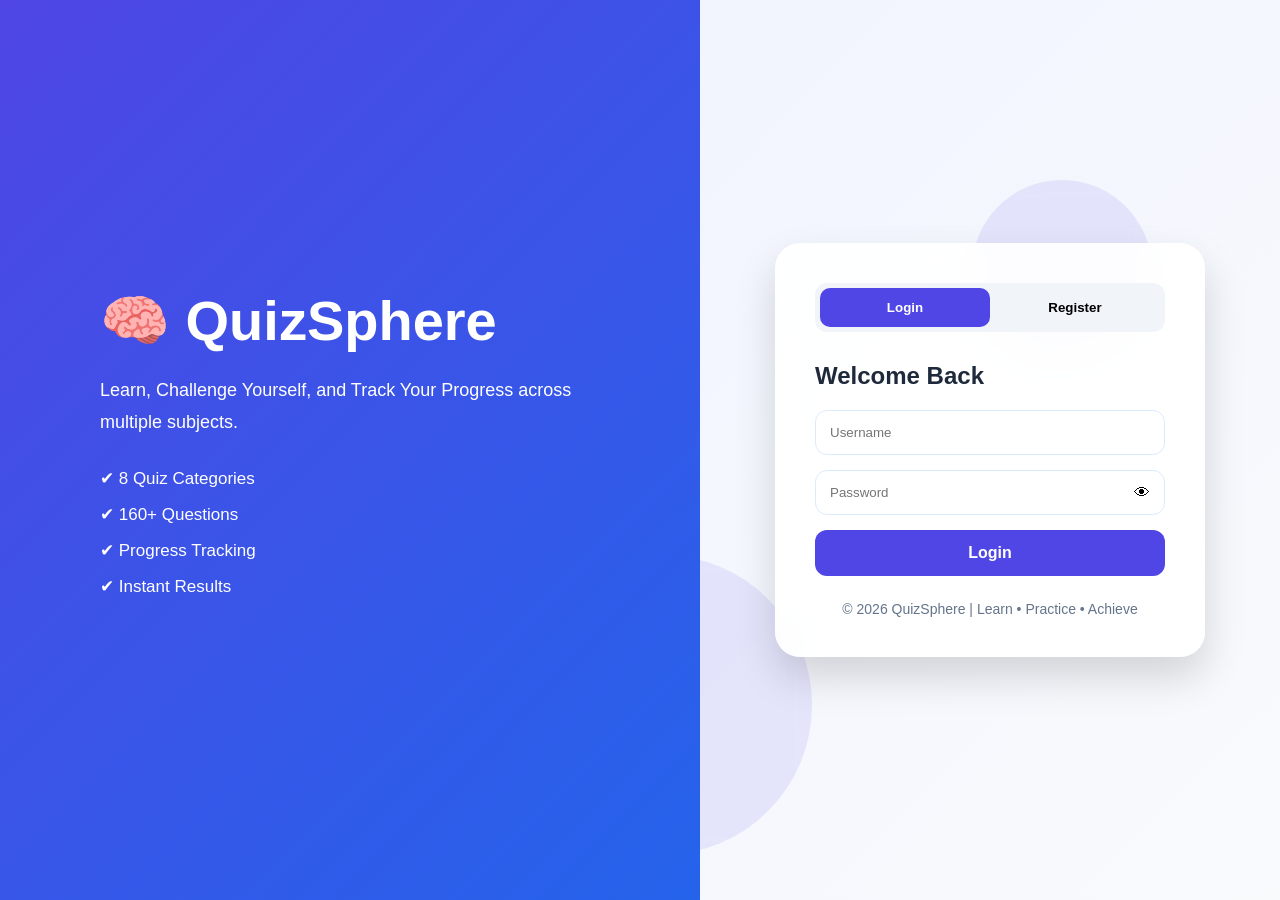
==== index.html @ e8c1b227 "Add files via upload" ====
<!DOCTYPE html>
<html lang="en">
<head>
    <meta charset="UTF-8">
    <meta name="viewport" content="width=device-width, initial-scale=1.0">
    <title>QuizSphere Dashboard</title>
    <link rel="stylesheet" href="public/css/style.css">
</head>
<body>

<!-- Background Shapes -->

<div class="bg-shape shape1"></div>
<div class="bg-shape shape2"></div>
<div class="bg-shape shape3"></div>

<!-- HEADER -->

<header class="dashboard-header">

    <div>
        <h1>🧠 QuizSphere</h1>
        <p id="welcomeUser">
            Welcome Back
        </p>
    </div>

    <button id="logoutBtn" class="logout-btn">
        Logout
    </button>

</header>

<!-- HERO SECTION -->

<section class="hero">

    <h2>
        Challenge Your Knowledge
    </h2>

    <p>
        Choose a subject and test your skills with
        interactive quizzes.
    </p>

</section>

<!-- SEARCH -->

<section class="search-section">

    <input
        type="text"
        id="searchInput"
        placeholder="🔍 Search Subject..."
    >

</section>

<!-- STATS -->

<section class="stats">

    <div class="stat-card">
        <h3>8</h3>
        <p>Subjects</p>
    </div>

    <div class="stat-card">
        <h3>160</h3>
        <p>Questions</p>
    </div>

    <div class="stat-card">
        <h3 id="completedQuiz">
            0
        </h3>
        <p>Completed</p>
    </div>

</section>

<!-- SUBJECTS -->

<section class="subjects-grid" id="subjectsGrid">

    <div class="subject-card" data-subject="Mathematics">
        <h3>📐 Mathematics</h3>
        <p>20 Questions</p>
        <button onclick="startQuiz('Mathematics')">
            Start Quiz
        </button>
    </div>

    <div class="subject-card" data-subject="Science">
        <h3>🔬 Science</h3>
        <p>20 Questions</p>
        <button onclick="startQuiz('Science')">
            Start Quiz
        </button>
    </div>

    <div class="subject-card" data-subject="English">
        <h3>📖 English</h3>
        <p>20 Questions</p>
        <button onclick="startQuiz('English')">
            Start Quiz
        </button>
    </div>

    <div class="subject-card" data-subject="History">
        <h3>🏛 History</h3>
        <p>20 Questions</p>
        <button onclick="startQuiz('History')">
            Start Quiz
        </button>
    </div>

    <div class="subject-card" data-subject="Geography">
        <h3>🌍 Geography</h3>
        <p>20 Questions</p>
        <button onclick="startQuiz('Geography')">
            Start Quiz
        </button>
    </div>

    <div class="subject-card" data-subject="ComputerScience">
        <h3>💻 Computer Science</h3>
        <p>20 Questions</p>
        <button onclick="startQuiz('ComputerScience')">
            Start Quiz
        </button>
    </div>

    <div class="subject-card" data-subject="GeneralKnowledge">
        <h3>🧠 General Knowledge</h3>
        <p>20 Questions</p>
        <button onclick="startQuiz('GeneralKnowledge')">
            Start Quiz
        </button>
    </div>

</section>

<script>

// =========================
// LOGIN CHECK
// =========================

if(localStorage.getItem("loggedIn") !== "true"){
    window.location.href = "login.html";
}

// =========================
// USER
// =========================

const user =
localStorage.getItem("currentUser") || "Student";

document.getElementById(
    "welcomeUser"
).textContent =
`Welcome, ${user} 👋`;

// =========================
// COMPLETED QUIZZES
// =========================

const subjects = [
    "Mathematics",
    "Science",
    "English",
    "History",
    "Geography",
    "ComputerScience",
    "GeneralKnowledge",
    "Sports"
];

let completed = 0;

subjects.forEach(subject => {

    if (
        localStorage.getItem(
            subject + "_completed"
        ) === "true"
    ) {
        completed++;
    }

});

document.getElementById(
    "completedQuiz"
).textContent = completed;
// =========================
// LOGOUT
// =========================

document
.getElementById("logoutBtn")
.addEventListener("click", () => {

    localStorage.removeItem("loggedIn");

    window.location.href =
    "login.html";

});

// =========================
// SEARCH SUBJECTS
// =========================

const searchInput =
document.getElementById("searchInput");

searchInput.addEventListener(
    "keyup",
    () => {

        const value =
        searchInput.value.toLowerCase();

        document
        .querySelectorAll(".subject-card")
        .forEach(card => {

            const text =
            card.dataset.subject.toLowerCase();

            card.style.display =
            text.includes(value)
            ? "block"
            : "none";

        });

    }
);

// =========================
// START QUIZ
// =========================

function startQuiz(subject){

    localStorage.setItem(
        "selectedSubject",
        subject
    );

    window.location.href =
    "quiz.html";

}

// =========================
// ANIMATION
// =========================

document
.querySelectorAll(".subject-card")
.forEach((card, index) => {

    card.style.opacity = "0";
    card.style.transform =
    "translateY(20px)";

    setTimeout(() => {

        card.style.transition =
        "all .5s ease";

        card.style.opacity = "1";
        card.style.transform =
        "translateY(0)";

    }, index * 100);

});

</script>

</body>
</html>
---- public/css/style.css ----
*{
    margin:0;
    padding:0;
    box-sizing:border-box;
    font-family:'Segoe UI',sans-serif;
}

body{
    min-height:100vh;
    background:linear-gradient(
        135deg,
        #eef2ff,
        #f8fafc
    );

    overflow-x:hidden;
}

/* =========================
   ANIMATED BACKGROUND
========================= */

.bg-shape{
    position:fixed;
    border-radius:50%;
    background:rgba(79,70,229,.1);
    backdrop-filter:blur(10px);
    z-index:-1;
    animation:float 8s ease-in-out infinite;
}

.shape1{
    width:250px;
    height:250px;
    top:5%;
    left:5%;
}

.shape2{
    width:180px;
    height:180px;
    top:20%;
    right:10%;
}

.shape3{
    width:300px;
    height:300px;
    bottom:5%;
    left:40%;
}

@keyframes float{

    0%,100%{
        transform:translateY(0);
    }

    50%{
        transform:translateY(-25px);
    }

}

/* =========================
   MAIN CONTAINER
========================= */

.container{
    display:flex;
    min-height:100vh;
}

/* =========================
   LEFT PANEL
========================= */

.left-panel{
    flex:1;

    background:linear-gradient(
        135deg,
        #4f46e5,
        #2563eb
    );

    color:white;

    display:flex;
    justify-content:center;
    align-items:center;

    padding:60px;
}

.left-content{
    max-width:500px;
}

.left-content h1{
    font-size:3.5rem;
    margin-bottom:20px;
}

.left-content p{
    font-size:18px;
    line-height:1.8;
    margin-bottom:30px;
}

.left-content li{
    list-style:none;
    margin:15px 0;
    font-size:17px;
}

/* =========================
   RIGHT PANEL
========================= */

.right-panel{
    flex:1;

    display:flex;
    justify-content:center;
    align-items:center;
}

/* =========================
   GLASS LOGIN BOX
========================= */

.auth-box{

    width:430px;

    background:
    rgba(255,255,255,.92);

    backdrop-filter:
    blur(15px);

    padding:40px;

    border-radius:25px;

    box-shadow:
    0 20px 40px rgba(0,0,0,.15);

    transition:.3s;

    animation:
    fadeIn .5s ease;
}

.auth-box:hover{

    transform:
    translateY(-5px)
    rotateX(2deg);

    box-shadow:
    0 30px 50px rgba(0,0,0,.2);
}

@keyframes fadeIn{

    from{
        opacity:0;
        transform:translateY(15px);
    }

    to{
        opacity:1;
        transform:translateY(0);
    }

}

/* =========================
   TABS
========================= */

.tabs{
    display:flex;
    margin-bottom:30px;

    background:#f1f5f9;

    padding:5px;

    border-radius:12px;
}

.tabs button{

    flex:1;

    border:none;

    padding:12px;

    cursor:pointer;

    background:none;

    border-radius:10px;

    font-weight:600;

    transition:.3s;
}

.tabs button.active{

    background:#4f46e5;
    color:white;
}

/* =========================
   FORMS
========================= */

form{
    animation:fadeIn .4s ease;
}

h2{
    margin-bottom:20px;
    color:#1e293b;
}

input{

    width:100%;

    padding:14px;

    margin-bottom:15px;

    border:1px solid #dbeafe;

    border-radius:12px;

    outline:none;

    transition:.3s;
}

input:focus{

    border-color:#4f46e5;

    box-shadow:
    0 0 10px rgba(79,70,229,.2);
}

/* =========================
   PASSWORD
========================= */

.password-box{
    position:relative;
}

.togglePassword{

    position:absolute;

    right:15px;
    top:14px;

    cursor:pointer;

    user-select:none;
}

/* =========================
   BUTTON
========================= */

.main-btn{

    width:100%;

    border:none;

    background:#4f46e5;

    color:white;

    padding:14px;

    border-radius:12px;

    cursor:pointer;

    font-size:16px;
    font-weight:600;

    transition:
    transform .2s ease,
    background .3s ease;
}

.main-btn:hover{

    background:#3730a3;

    transform:translateY(-2px);
}

.main-btn:active{

    transform:scale(.97);
}

/* =========================
   FOOTER
========================= */

.footer{

    margin-top:25px;

    text-align:center;

    color:#64748b;

    font-size:14px;
}

/* =========================
   HIDDEN
========================= */

.hidden{
    display:none;
}

/* =========================
   MOBILE
========================= */

@media(max-width:900px){

    .left-panel{
        display:none;
    }

    .right-panel{
        width:100%;
        padding:20px;
    }

    .auth-box{
        width:100%;
        max-width:450px;
    }

}

/* DASHBOARD */

.dashboard-header{
    display:flex;
    justify-content:space-between;
    align-items:center;

    padding:25px 50px;
}

.logout-btn{
    border:none;
    background:#ef4444;
    color:white;

    padding:12px 20px;
    border-radius:10px;
    cursor:pointer;
}

.hero{
    text-align:center;
    padding:20px;
}

.hero h2{
    font-size:2rem;
}

.search-section{
    display:flex;
    justify-content:center;
    margin:20px;
}

.search-section input{
    width:400px;
    max-width:90%;
}

.stats{
    display:grid;
    grid-template-columns:
    repeat(auto-fit,minmax(200px,1fr));

    gap:20px;

    padding:20px 50px;
}

.stat-card{
    background:white;
    padding:25px;

    border-radius:20px;

    text-align:center;

    box-shadow:
    0 10px 20px rgba(0,0,0,.1);
}

.subjects-grid{

    display:grid;

    grid-template-columns:
    repeat(auto-fit,minmax(250px,1fr));

    gap:25px;

    padding:30px 50px;
}

.subject-card{

    background:white;

    padding:25px;

    border-radius:20px;

    text-align:center;

    box-shadow:
    0 10px 25px rgba(0,0,0,.1);

    transition:.3s;
}

.subject-card:hover{

    transform:
    translateY(-10px)
    rotateX(5deg);

    box-shadow:
    0 20px 40px rgba(79,70,229,.25);
}

.subject-card button{

    margin-top:15px;

    border:none;

    background:#4f46e5;
    color:white;

    padding:12px 20px;

    border-radius:10px;

    cursor:pointer;
}

/* QUIZ PAGE */

.quiz-container{

    max-width:900px;

    margin:50px auto;

    padding:20px;
}

.quiz-header{

    display:flex;

    justify-content:
    space-between;

    align-items:center;

    margin-bottom:20px;
}

.quiz-card{

    background:white;

    padding:30px;

    border-radius:20px;

    box-shadow:
    0 15px 35px rgba(
        0,0,0,.1
    );
}

.progress-container{

    width:100%;

    height:12px;

    background:#ddd;

    border-radius:50px;

    margin-bottom:20px;
}

.progress-bar{

    height:100%;

    width:0%;

    background:
    linear-gradient(
        90deg,
        #4f46e5,
        #2563eb
    );

    border-radius:50px;

    transition:.4s;
}

.options{

    display:grid;

    gap:15px;

    margin-top:25px;
}

.option-btn{

    border:none;

    background:#f1f5f9;

    padding:15px;

    border-radius:12px;

    cursor:pointer;

    text-align:left;

    transition:.3s;
}

.option-btn:hover{

    background:#dbeafe;
}

.correct{

    background:#22c55e !important;
    color:white;
}

.wrong{

    background:#ef4444 !important;
    color:white;
}

.feedback{

    margin-top:25px;
}

.correct-msg{

    background:#dcfce7;

    padding:15px;

    border-radius:12px;
}

.wrong-msg{

    background:#fee2e2;

    padding:15px;

    border-radius:12px;
}

/* ======================
   RESULT PAGE
====================== */

.result-container{

    min-height:100vh;

    display:flex;

    justify-content:center;
    align-items:center;

    padding:30px;
}

.result-card{

    width:500px;
    max-width:95%;

    background:white;

    padding:40px;

    border-radius:25px;

    text-align:center;

    box-shadow:
    0 15px 40px rgba(
        0,0,0,.1
    );
}

.score-circle{

    width:180px;
    height:180px;

    margin:25px auto;

    border-radius:50%;

    display:flex;
    justify-content:center;
    align-items:center;

    background:
    linear-gradient(
        135deg,
        #4f46e5,
        #2563eb
    );

    color:white;

    font-size:2rem;
    font-weight:bold;

    box-shadow:
    0 10px 30px rgba(
        79,70,229,.3
    );
}

.result-details{

    margin-top:20px;
    margin-bottom:25px;
}

.result-details p{

    margin:10px 0;
    font-size:18px;
}

.result-buttons{

    display:flex;
    gap:15px;

    justify-content:center;
}

.dashboard-btn{

    border:none;

    background:#0f172a;

    color:white;

    padding:14px 25px;

    border-radius:10px;

    cursor:pointer;

    font-weight:600;
}

.dashboard-btn:hover{

    background:#1e293b;
}
.timer-container{

    text-align:right;

    margin-bottom:15px;

    font-size:18px;

    font-weight:600;

    color:#4f46e5;
}
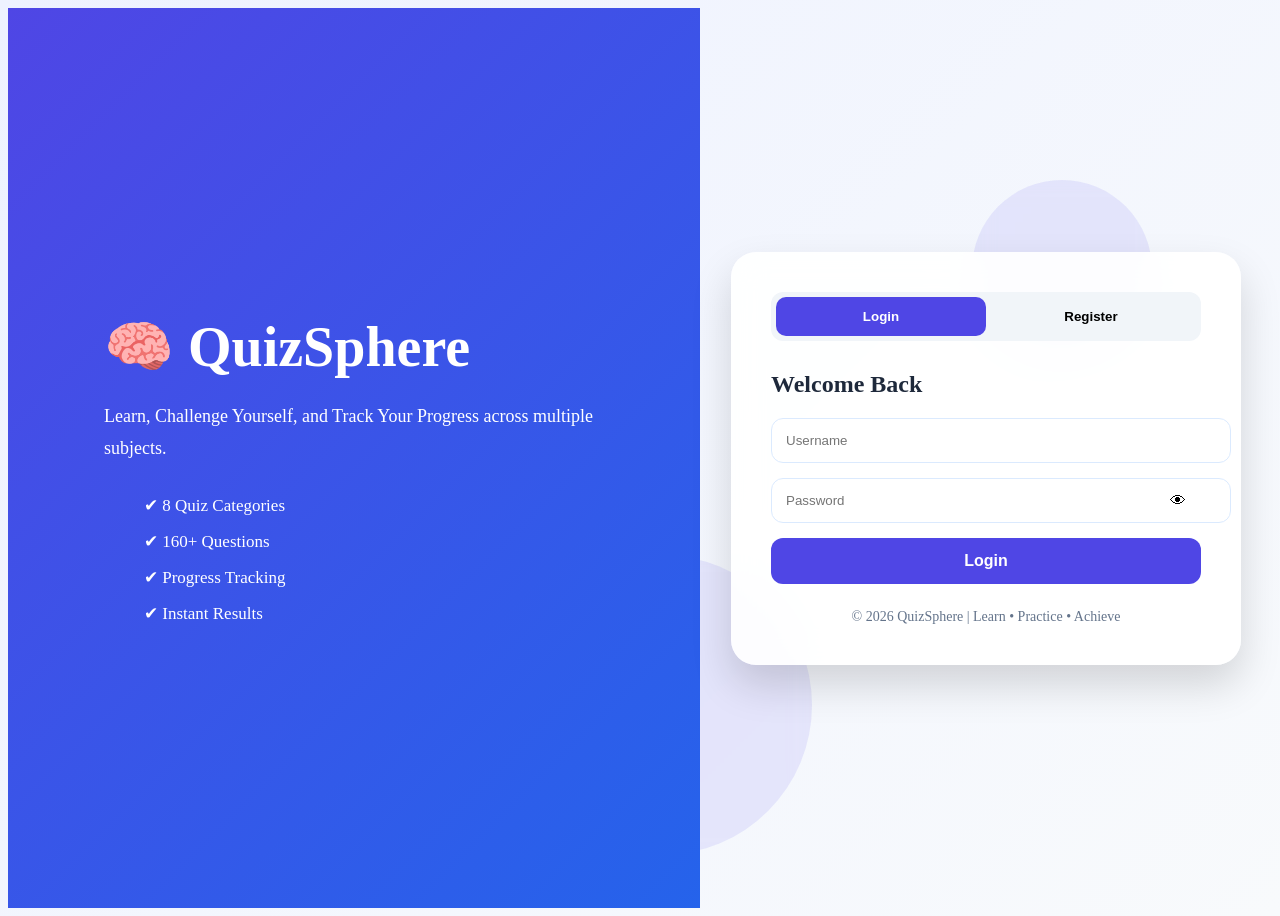
==== commit 9f1bf84d: "Updated leaderboard and quiz UI" ====
--- a/index.html
+++ b/index.html
@@ -1,290 +1,586 @@
-<!DOCTYPE html>
-<html lang="en">
-<head>
-    <meta charset="UTF-8">
-    <meta name="viewport" content="width=device-width, initial-scale=1.0">
-    <title>QuizSphere Dashboard</title>
-    <link rel="stylesheet" href="public/css/style.css">
-</head>
-<body>
-
-<!-- Background Shapes -->
-
-<div class="bg-shape shape1"></div>
-<div class="bg-shape shape2"></div>
-<div class="bg-shape shape3"></div>
-
-<!-- HEADER -->
-
-<header class="dashboard-header">
-
-    <div>
-        <h1>🧠 QuizSphere</h1>
-        <p id="welcomeUser">
-            Welcome Back
-        </p>
-    </div>
-
-    <button id="logoutBtn" class="logout-btn">
-        Logout
-    </button>
-
-</header>
-
-<!-- HERO SECTION -->
-
-<section class="hero">
-
-    <h2>
-        Challenge Your Knowledge
-    </h2>
-
-    <p>
-        Choose a subject and test your skills with
-        interactive quizzes.
-    </p>
-
-</section>
-
-<!-- SEARCH -->
-
-<section class="search-section">
-
-    <input
-        type="text"
-        id="searchInput"
-        placeholder="🔍 Search Subject..."
-    >
-
-</section>
-
-<!-- STATS -->
-
-<section class="stats">
-
-    <div class="stat-card">
-        <h3>8</h3>
-        <p>Subjects</p>
-    </div>
-
-    <div class="stat-card">
-        <h3>160</h3>
-        <p>Questions</p>
-    </div>
-
-    <div class="stat-card">
-        <h3 id="completedQuiz">
-            0
-        </h3>
-        <p>Completed</p>
-    </div>
-
-</section>
-
-<!-- SUBJECTS -->
-
-<section class="subjects-grid" id="subjectsGrid">
-
-    <div class="subject-card" data-subject="Mathematics">
-        <h3>📐 Mathematics</h3>
-        <p>20 Questions</p>
-        <button onclick="startQuiz('Mathematics')">
-            Start Quiz
-        </button>
-    </div>
-
-    <div class="subject-card" data-subject="Science">
-        <h3>🔬 Science</h3>
-        <p>20 Questions</p>
-        <button onclick="startQuiz('Science')">
-            Start Quiz
-        </button>
-    </div>
-
-    <div class="subject-card" data-subject="English">
-        <h3>📖 English</h3>
-        <p>20 Questions</p>
-        <button onclick="startQuiz('English')">
-            Start Quiz
-        </button>
-    </div>
-
-    <div class="subject-card" data-subject="History">
-        <h3>🏛 History</h3>
-        <p>20 Questions</p>
-        <button onclick="startQuiz('History')">
-            Start Quiz
-        </button>
-    </div>
-
-    <div class="subject-card" data-subject="Geography">
-        <h3>🌍 Geography</h3>
-        <p>20 Questions</p>
-        <button onclick="startQuiz('Geography')">
-            Start Quiz
-        </button>
-    </div>
-
-    <div class="subject-card" data-subject="ComputerScience">
-        <h3>💻 Computer Science</h3>
-        <p>20 Questions</p>
-        <button onclick="startQuiz('ComputerScience')">
-            Start Quiz
-        </button>
-    </div>
-
-    <div class="subject-card" data-subject="GeneralKnowledge">
-        <h3>🧠 General Knowledge</h3>
-        <p>20 Questions</p>
-        <button onclick="startQuiz('GeneralKnowledge')">
-            Start Quiz
-        </button>
-    </div>
-
-</section>
-
-<script>
-
-// =========================
-// LOGIN CHECK
-// =========================
-
-if(localStorage.getItem("loggedIn") !== "true"){
-    window.location.href = "login.html";
-}
-
-// =========================
-// USER
-// =========================
-
-const user =
-localStorage.getItem("currentUser") || "Student";
-
-document.getElementById(
-    "welcomeUser"
-).textContent =
-`Welcome, ${user} 👋`;
-
-// =========================
-// COMPLETED QUIZZES
-// =========================
-
-const subjects = [
-    "Mathematics",
-    "Science",
-    "English",
-    "History",
-    "Geography",
-    "ComputerScience",
-    "GeneralKnowledge",
-    "Sports"
-];
-
-let completed = 0;
-
-subjects.forEach(subject => {
-
-    if (
-        localStorage.getItem(
-            subject + "_completed"
-        ) === "true"
-    ) {
-        completed++;
-    }
-
-});
-
-document.getElementById(
-    "completedQuiz"
-).textContent = completed;
-// =========================
-// LOGOUT
-// =========================
-
-document
-.getElementById("logoutBtn")
-.addEventListener("click", () => {
-
-    localStorage.removeItem("loggedIn");
-
-    window.location.href =
-    "login.html";
-
-});
-
-// =========================
-// SEARCH SUBJECTS
-// =========================
-
-const searchInput =
-document.getElementById("searchInput");
-
-searchInput.addEventListener(
-    "keyup",
-    () => {
-
-        const value =
-        searchInput.value.toLowerCase();
-
-        document
-        .querySelectorAll(".subject-card")
-        .forEach(card => {
-
-            const text =
-            card.dataset.subject.toLowerCase();
-
-            card.style.display =
-            text.includes(value)
-            ? "block"
-            : "none";
-
-        });
-
-    }
-);
-
-// =========================
-// START QUIZ
-// =========================
-
-function startQuiz(subject){
-
-    localStorage.setItem(
-        "selectedSubject",
-        subject
-    );
-
-    window.location.href =
-    "quiz.html";
-
-}
-
-// =========================
-// ANIMATION
-// =========================
-
-document
-.querySelectorAll(".subject-card")
-.forEach((card, index) => {
-
-    card.style.opacity = "0";
-    card.style.transform =
-    "translateY(20px)";
-
-    setTimeout(() => {
-
-        card.style.transition =
-        "all .5s ease";
-
-        card.style.opacity = "1";
-        card.style.transform =
-        "translateY(0)";
-
-    }, index * 100);
-
-});
-
-</script>
-
-</body>
+<<<<<<< HEAD
+<!DOCTYPE html>
+<html lang="en">
+<head>
+    <meta charset="UTF-8">
+    <meta name="viewport" content="width=device-width, initial-scale=1.0">
+    <title>QuizSphere Dashboard</title>
+    <link rel="stylesheet" href="public/css/style.css">
+</head>
+<body>
+
+<!-- Background Shapes -->
+
+<div class="bg-shape shape1"></div>
+<div class="bg-shape shape2"></div>
+<div class="bg-shape shape3"></div>
+
+<!-- HEADER -->
+
+<header class="dashboard-header">
+
+    <div>
+        <h1>🧠 QuizSphere</h1>
+        <p id="welcomeUser">
+            Welcome Back
+        </p>
+    </div>
+    <button onclick="window.location.href='leaderboard.html'" class="logout-btn">
+            Leaderboard
+        </button>
+
+    <button id="logoutBtn" class="logout-btn">
+        Logout
+    </button>
+     
+
+</header>
+
+<!-- HERO SECTION -->
+
+<section class="hero">
+
+    <h2>
+        Challenge Your Knowledge
+    </h2>
+
+    <p>
+        Choose a subject and test your skills with
+        interactive quizzes.
+    </p>
+
+</section>
+
+<!-- SEARCH -->
+
+<section class="search-section">
+
+    <input
+        type="text"
+        id="searchInput"
+        placeholder="🔍 Search Subject..."
+    >
+
+</section>
+
+<!-- STATS -->
+
+<section class="stats">
+
+    <div class="stat-card">
+        <h3>8</h3>
+        <p>Subjects</p>
+    </div>
+
+    <div class="stat-card">
+        <h3>160</h3>
+        <p>Questions</p>
+    </div>
+
+    <div class="stat-card">
+        <h3 id="completedQuiz">
+            0
+        </h3>
+        <p>Completed</p>
+    </div>
+
+</section>
+
+<!-- SUBJECTS -->
+
+<section class="subjects-grid" id="subjectsGrid">
+
+    <div class="subject-card" data-subject="Mathematics">
+        <h3>📐 Mathematics</h3>
+        <p>20 Questions</p>
+        <button onclick="startQuiz('Mathematics')">
+            Start Quiz
+        </button>
+    </div>
+
+    <div class="subject-card" data-subject="Science">
+        <h3>🔬 Science</h3>
+        <p>20 Questions</p>
+        <button onclick="startQuiz('Science')">
+            Start Quiz
+        </button>
+    </div>
+
+    <div class="subject-card" data-subject="English">
+        <h3>📖 English</h3>
+        <p>20 Questions</p>
+        <button onclick="startQuiz('English')">
+            Start Quiz
+        </button>
+    </div>
+
+    <div class="subject-card" data-subject="History">
+        <h3>🏛 History</h3>
+        <p>20 Questions</p>
+        <button onclick="startQuiz('History')">
+            Start Quiz
+        </button>
+    </div>
+
+    <div class="subject-card" data-subject="Geography">
+        <h3>🌍 Geography</h3>
+        <p>20 Questions</p>
+        <button onclick="startQuiz('Geography')">
+            Start Quiz
+        </button>
+    </div>
+
+    <div class="subject-card" data-subject="ComputerScience">
+        <h3>💻 Computer Science</h3>
+        <p>20 Questions</p>
+        <button onclick="startQuiz('ComputerScience')">
+            Start Quiz
+        </button>
+    </div>
+
+    <div class="subject-card" data-subject="GeneralKnowledge">
+        <h3>🧠 General Knowledge</h3>
+        <p>20 Questions</p>
+        <button onclick="startQuiz('GeneralKnowledge')">
+            Start Quiz
+        </button>
+    </div>
+
+</section>
+
+<script>
+
+// =========================
+// LOGIN CHECK
+// =========================
+
+if(localStorage.getItem("loggedIn") !== "true"){
+    window.location.href = "login.html";
+}
+
+// =========================
+// USER
+// =========================
+
+const user =
+localStorage.getItem("currentUser") || "Student";
+
+document.getElementById(
+    "welcomeUser"
+).textContent =
+`Welcome, ${user} 👋`;
+
+// =========================
+// COMPLETED QUIZZES
+// =========================
+
+const subjects = [
+    "Mathematics",
+    "Science",
+    "English",
+    "History",
+    "Geography",
+    "ComputerScience",
+    "GeneralKnowledge",
+    "Sports"
+];
+
+let completed = 0;
+
+subjects.forEach(subject => {
+
+    if (
+        localStorage.getItem(
+            subject + "_completed"
+        ) === "true"
+    ) {
+        completed++;
+    }
+
+});
+
+document.getElementById(
+    "completedQuiz"
+).textContent = completed;
+// =========================
+// LOGOUT
+// =========================
+
+document
+.getElementById("logoutBtn")
+.addEventListener("click", () => {
+
+    localStorage.removeItem("loggedIn");
+
+    window.location.href =
+    "login.html";
+
+});
+
+// =========================
+// SEARCH SUBJECTS
+// =========================
+
+const searchInput =
+document.getElementById("searchInput");
+
+searchInput.addEventListener(
+    "keyup",
+    () => {
+
+        const value =
+        searchInput.value.toLowerCase();
+
+        document
+        .querySelectorAll(".subject-card")
+        .forEach(card => {
+
+            const text =
+            card.dataset.subject.toLowerCase();
+
+            card.style.display =
+            text.includes(value)
+            ? "block"
+            : "none";
+
+        });
+
+    }
+);
+
+// =========================
+// START QUIZ
+// =========================
+
+function startQuiz(subject){
+
+    localStorage.setItem(
+        "selectedSubject",
+        subject
+    );
+
+    window.location.href =
+    "quiz.html";
+
+}
+
+// =========================
+// ANIMATION
+// =========================
+
+document
+.querySelectorAll(".subject-card")
+.forEach((card, index) => {
+
+    card.style.opacity = "0";
+    card.style.transform =
+    "translateY(20px)";
+
+    setTimeout(() => {
+
+        card.style.transition =
+        "all .5s ease";
+
+        card.style.opacity = "1";
+        card.style.transform =
+        "translateY(0)";
+
+    }, index * 100);
+
+});
+
+</script>
+
+</body>
+=======
+<!DOCTYPE html>
+<html lang="en">
+<head>
+    <meta charset="UTF-8">
+    <meta name="viewport" content="width=device-width, initial-scale=1.0">
+    <title>QuizSphere Dashboard</title>
+    <link rel="stylesheet" href="public/css/style.css">
+</head>
+<body>
+
+<!-- Background Shapes -->
+
+<div class="bg-shape shape1"></div>
+<div class="bg-shape shape2"></div>
+<div class="bg-shape shape3"></div>
+
+<!-- HEADER -->
+
+<header class="dashboard-header">
+
+    <div>
+        <h1>🧠 QuizSphere</h1>
+        <p id="welcomeUser">
+            Welcome Back
+        </p>
+    </div>
+
+    <button id="logoutBtn" class="logout-btn">
+        Logout
+    </button>
+
+</header>
+
+<!-- HERO SECTION -->
+
+<section class="hero">
+
+    <h2>
+        Challenge Your Knowledge
+    </h2>
+
+    <p>
+        Choose a subject and test your skills with
+        interactive quizzes.
+    </p>
+
+</section>
+
+<!-- SEARCH -->
+
+<section class="search-section">
+
+    <input
+        type="text"
+        id="searchInput"
+        placeholder="🔍 Search Subject..."
+    >
+
+</section>
+
+<!-- STATS -->
+
+<section class="stats">
+
+    <div class="stat-card">
+        <h3>8</h3>
+        <p>Subjects</p>
+    </div>
+
+    <div class="stat-card">
+        <h3>160</h3>
+        <p>Questions</p>
+    </div>
+
+    <div class="stat-card">
+        <h3 id="completedQuiz">
+            0
+        </h3>
+        <p>Completed</p>
+    </div>
+
+</section>
+
+<!-- SUBJECTS -->
+
+<section class="subjects-grid" id="subjectsGrid">
+
+    <div class="subject-card" data-subject="Mathematics">
+        <h3>📐 Mathematics</h3>
+        <p>20 Questions</p>
+        <button onclick="startQuiz('Mathematics')">
+            Start Quiz
+        </button>
+    </div>
+
+    <div class="subject-card" data-subject="Science">
+        <h3>🔬 Science</h3>
+        <p>20 Questions</p>
+        <button onclick="startQuiz('Science')">
+            Start Quiz
+        </button>
+    </div>
+
+    <div class="subject-card" data-subject="English">
+        <h3>📖 English</h3>
+        <p>20 Questions</p>
+        <button onclick="startQuiz('English')">
+            Start Quiz
+        </button>
+    </div>
+
+    <div class="subject-card" data-subject="History">
+        <h3>🏛 History</h3>
+        <p>20 Questions</p>
+        <button onclick="startQuiz('History')">
+            Start Quiz
+        </button>
+    </div>
+
+    <div class="subject-card" data-subject="Geography">
+        <h3>🌍 Geography</h3>
+        <p>20 Questions</p>
+        <button onclick="startQuiz('Geography')">
+            Start Quiz
+        </button>
+    </div>
+
+    <div class="subject-card" data-subject="ComputerScience">
+        <h3>💻 Computer Science</h3>
+        <p>20 Questions</p>
+        <button onclick="startQuiz('ComputerScience')">
+            Start Quiz
+        </button>
+    </div>
+
+    <div class="subject-card" data-subject="GeneralKnowledge">
+        <h3>🧠 General Knowledge</h3>
+        <p>20 Questions</p>
+        <button onclick="startQuiz('GeneralKnowledge')">
+            Start Quiz
+        </button>
+    </div>
+
+</section>
+
+<script>
+
+// =========================
+// LOGIN CHECK
+// =========================
+
+if(localStorage.getItem("loggedIn") !== "true"){
+    window.location.href = "login.html";
+}
+
+// =========================
+// USER
+// =========================
+
+const user =
+localStorage.getItem("currentUser") || "Student";
+
+document.getElementById(
+    "welcomeUser"
+).textContent =
+`Welcome, ${user} 👋`;
+
+// =========================
+// COMPLETED QUIZZES
+// =========================
+
+const subjects = [
+    "Mathematics",
+    "Science",
+    "English",
+    "History",
+    "Geography",
+    "ComputerScience",
+    "GeneralKnowledge",
+    "Sports"
+];
+
+let completed = 0;
+
+subjects.forEach(subject => {
+
+    if (
+        localStorage.getItem(
+            subject + "_completed"
+        ) === "true"
+    ) {
+        completed++;
+    }
+
+});
+
+document.getElementById(
+    "completedQuiz"
+).textContent = completed;
+// =========================
+// LOGOUT
+// =========================
+
+document
+.getElementById("logoutBtn")
+.addEventListener("click", () => {
+
+    localStorage.removeItem("loggedIn");
+
+    window.location.href =
+    "login.html";
+
+});
+
+// =========================
+// SEARCH SUBJECTS
+// =========================
+
+const searchInput =
+document.getElementById("searchInput");
+
+searchInput.addEventListener(
+    "keyup",
+    () => {
+
+        const value =
+        searchInput.value.toLowerCase();
+
+        document
+        .querySelectorAll(".subject-card")
+        .forEach(card => {
+
+            const text =
+            card.dataset.subject.toLowerCase();
+
+            card.style.display =
+            text.includes(value)
+            ? "block"
+            : "none";
+
+        });
+
+    }
+);
+
+// =========================
+// START QUIZ
+// =========================
+
+function startQuiz(subject){
+
+    localStorage.setItem(
+        "selectedSubject",
+        subject
+    );
+
+    window.location.href =
+    "quiz.html";
+
+}
+
+// =========================
+// ANIMATION
+// =========================
+
+document
+.querySelectorAll(".subject-card")
+.forEach((card, index) => {
+
+    card.style.opacity = "0";
+    card.style.transform =
+    "translateY(20px)";
+
+    setTimeout(() => {
+
+        card.style.transition =
+        "all .5s ease";
+
+        card.style.opacity = "1";
+        card.style.transform =
+        "translateY(0)";
+
+    }, index * 100);
+
+});
+
+</script>
+
+</body>
+>>>>>>> 361493d1bc5bda3177a2ee655f4911fe68f8cfe9
 </html>
--- a/public/css/style.css
+++ b/public/css/style.css
@@ -1,731 +1,1674 @@
-*{
-    margin:0;
-    padding:0;
-    box-sizing:border-box;
-    font-family:'Segoe UI',sans-serif;
-}
-
-body{
-    min-height:100vh;
-    background:linear-gradient(
-        135deg,
-        #eef2ff,
-        #f8fafc
-    );
-
-    overflow-x:hidden;
-}
-
-/* =========================
-   ANIMATED BACKGROUND
-========================= */
-
-.bg-shape{
-    position:fixed;
-    border-radius:50%;
-    background:rgba(79,70,229,.1);
-    backdrop-filter:blur(10px);
-    z-index:-1;
-    animation:float 8s ease-in-out infinite;
-}
-
-.shape1{
-    width:250px;
-    height:250px;
-    top:5%;
-    left:5%;
-}
-
-.shape2{
-    width:180px;
-    height:180px;
-    top:20%;
-    right:10%;
-}
-
-.shape3{
-    width:300px;
-    height:300px;
-    bottom:5%;
-    left:40%;
-}
-
-@keyframes float{
-
-    0%,100%{
-        transform:translateY(0);
-    }
-
-    50%{
-        transform:translateY(-25px);
-    }
-
-}
-
-/* =========================
-   MAIN CONTAINER
-========================= */
-
-.container{
-    display:flex;
-    min-height:100vh;
-}
-
-/* =========================
-   LEFT PANEL
-========================= */
-
-.left-panel{
-    flex:1;
-
-    background:linear-gradient(
-        135deg,
-        #4f46e5,
-        #2563eb
-    );
-
-    color:white;
-
-    display:flex;
-    justify-content:center;
-    align-items:center;
-
-    padding:60px;
-}
-
-.left-content{
-    max-width:500px;
-}
-
-.left-content h1{
-    font-size:3.5rem;
-    margin-bottom:20px;
-}
-
-.left-content p{
-    font-size:18px;
-    line-height:1.8;
-    margin-bottom:30px;
-}
-
-.left-content li{
-    list-style:none;
-    margin:15px 0;
-    font-size:17px;
-}
-
-/* =========================
-   RIGHT PANEL
-========================= */
-
-.right-panel{
-    flex:1;
-
-    display:flex;
-    justify-content:center;
-    align-items:center;
-}
-
-/* =========================
-   GLASS LOGIN BOX
-========================= */
-
-.auth-box{
-
-    width:430px;
-
-    background:
-    rgba(255,255,255,.92);
-
-    backdrop-filter:
-    blur(15px);
-
-    padding:40px;
-
-    border-radius:25px;
-
-    box-shadow:
-    0 20px 40px rgba(0,0,0,.15);
-
-    transition:.3s;
-
-    animation:
-    fadeIn .5s ease;
-}
-
-.auth-box:hover{
-
-    transform:
-    translateY(-5px)
-    rotateX(2deg);
-
-    box-shadow:
-    0 30px 50px rgba(0,0,0,.2);
-}
-
-@keyframes fadeIn{
-
-    from{
-        opacity:0;
-        transform:translateY(15px);
-    }
-
-    to{
-        opacity:1;
-        transform:translateY(0);
-    }
-
-}
-
-/* =========================
-   TABS
-========================= */
-
-.tabs{
-    display:flex;
-    margin-bottom:30px;
-
-    background:#f1f5f9;
-
-    padding:5px;
-
-    border-radius:12px;
-}
-
-.tabs button{
-
-    flex:1;
-
-    border:none;
-
-    padding:12px;
-
-    cursor:pointer;
-
-    background:none;
-
-    border-radius:10px;
-
-    font-weight:600;
-
-    transition:.3s;
-}
-
-.tabs button.active{
-
-    background:#4f46e5;
-    color:white;
-}
-
-/* =========================
-   FORMS
-========================= */
-
-form{
-    animation:fadeIn .4s ease;
-}
-
-h2{
-    margin-bottom:20px;
-    color:#1e293b;
-}
-
-input{
-
-    width:100%;
-
-    padding:14px;
-
-    margin-bottom:15px;
-
-    border:1px solid #dbeafe;
-
-    border-radius:12px;
-
-    outline:none;
-
-    transition:.3s;
-}
-
-input:focus{
-
-    border-color:#4f46e5;
-
-    box-shadow:
-    0 0 10px rgba(79,70,229,.2);
-}
-
-/* =========================
-   PASSWORD
-========================= */
-
-.password-box{
-    position:relative;
-}
-
-.togglePassword{
-
-    position:absolute;
-
-    right:15px;
-    top:14px;
-
-    cursor:pointer;
-
-    user-select:none;
-}
-
-/* =========================
-   BUTTON
-========================= */
-
-.main-btn{
-
-    width:100%;
-
-    border:none;
-
-    background:#4f46e5;
-
-    color:white;
-
-    padding:14px;
-
-    border-radius:12px;
-
-    cursor:pointer;
-
-    font-size:16px;
-    font-weight:600;
-
-    transition:
-    transform .2s ease,
-    background .3s ease;
-}
-
-.main-btn:hover{
-
-    background:#3730a3;
-
-    transform:translateY(-2px);
-}
-
-.main-btn:active{
-
-    transform:scale(.97);
-}
-
-/* =========================
-   FOOTER
-========================= */
-
-.footer{
-
-    margin-top:25px;
-
-    text-align:center;
-
-    color:#64748b;
-
-    font-size:14px;
-}
-
-/* =========================
-   HIDDEN
-========================= */
-
-.hidden{
-    display:none;
-}
-
-/* =========================
-   MOBILE
-========================= */
-
-@media(max-width:900px){
-
-    .left-panel{
-        display:none;
-    }
-
-    .right-panel{
-        width:100%;
-        padding:20px;
-    }
-
-    .auth-box{
-        width:100%;
-        max-width:450px;
-    }
-
-}
-
-/* DASHBOARD */
-
-.dashboard-header{
-    display:flex;
-    justify-content:space-between;
-    align-items:center;
-
-    padding:25px 50px;
-}
-
-.logout-btn{
-    border:none;
-    background:#ef4444;
-    color:white;
-
-    padding:12px 20px;
-    border-radius:10px;
-    cursor:pointer;
-}
-
-.hero{
-    text-align:center;
-    padding:20px;
-}
-
-.hero h2{
-    font-size:2rem;
-}
-
-.search-section{
-    display:flex;
-    justify-content:center;
-    margin:20px;
-}
-
-.search-section input{
-    width:400px;
-    max-width:90%;
-}
-
-.stats{
-    display:grid;
-    grid-template-columns:
-    repeat(auto-fit,minmax(200px,1fr));
-
-    gap:20px;
-
-    padding:20px 50px;
-}
-
-.stat-card{
-    background:white;
-    padding:25px;
-
-    border-radius:20px;
-
-    text-align:center;
-
-    box-shadow:
-    0 10px 20px rgba(0,0,0,.1);
-}
-
-.subjects-grid{
-
-    display:grid;
-
-    grid-template-columns:
-    repeat(auto-fit,minmax(250px,1fr));
-
-    gap:25px;
-
-    padding:30px 50px;
-}
-
-.subject-card{
-
-    background:white;
-
-    padding:25px;
-
-    border-radius:20px;
-
-    text-align:center;
-
-    box-shadow:
-    0 10px 25px rgba(0,0,0,.1);
-
-    transition:.3s;
-}
-
-.subject-card:hover{
-
-    transform:
-    translateY(-10px)
-    rotateX(5deg);
-
-    box-shadow:
-    0 20px 40px rgba(79,70,229,.25);
-}
-
-.subject-card button{
-
-    margin-top:15px;
-
-    border:none;
-
-    background:#4f46e5;
-    color:white;
-
-    padding:12px 20px;
-
-    border-radius:10px;
-
-    cursor:pointer;
-}
-
-/* QUIZ PAGE */
-
-.quiz-container{
-
-    max-width:900px;
-
-    margin:50px auto;
-
-    padding:20px;
-}
-
-.quiz-header{
-
-    display:flex;
-
-    justify-content:
-    space-between;
-
-    align-items:center;
-
-    margin-bottom:20px;
-}
-
-.quiz-card{
-
-    background:white;
-
-    padding:30px;
-
-    border-radius:20px;
-
-    box-shadow:
-    0 15px 35px rgba(
-        0,0,0,.1
-    );
-}
-
-.progress-container{
-
-    width:100%;
-
-    height:12px;
-
-    background:#ddd;
-
-    border-radius:50px;
-
-    margin-bottom:20px;
-}
-
-.progress-bar{
-
-    height:100%;
-
-    width:0%;
-
-    background:
-    linear-gradient(
-        90deg,
-        #4f46e5,
-        #2563eb
-    );
-
-    border-radius:50px;
-
-    transition:.4s;
-}
-
-.options{
-
-    display:grid;
-
-    gap:15px;
-
-    margin-top:25px;
-}
-
-.option-btn{
-
-    border:none;
-
-    background:#f1f5f9;
-
-    padding:15px;
-
-    border-radius:12px;
-
-    cursor:pointer;
-
-    text-align:left;
-
-    transition:.3s;
-}
-
-.option-btn:hover{
-
-    background:#dbeafe;
-}
-
-.correct{
-
-    background:#22c55e !important;
-    color:white;
-}
-
-.wrong{
-
-    background:#ef4444 !important;
-    color:white;
-}
-
-.feedback{
-
-    margin-top:25px;
-}
-
-.correct-msg{
-
-    background:#dcfce7;
-
-    padding:15px;
-
-    border-radius:12px;
-}
-
-.wrong-msg{
-
-    background:#fee2e2;
-
-    padding:15px;
-
-    border-radius:12px;
-}
-
-/* ======================
-   RESULT PAGE
-====================== */
-
-.result-container{
-
-    min-height:100vh;
-
-    display:flex;
-
-    justify-content:center;
-    align-items:center;
-
-    padding:30px;
-}
-
-.result-card{
-
-    width:500px;
-    max-width:95%;
-
-    background:white;
-
-    padding:40px;
-
-    border-radius:25px;
-
-    text-align:center;
-
-    box-shadow:
-    0 15px 40px rgba(
-        0,0,0,.1
-    );
-}
-
-.score-circle{
-
-    width:180px;
-    height:180px;
-
-    margin:25px auto;
-
-    border-radius:50%;
-
-    display:flex;
-    justify-content:center;
-    align-items:center;
-
-    background:
-    linear-gradient(
-        135deg,
-        #4f46e5,
-        #2563eb
-    );
-
-    color:white;
-
-    font-size:2rem;
-    font-weight:bold;
-
-    box-shadow:
-    0 10px 30px rgba(
-        79,70,229,.3
-    );
-}
-
-.result-details{
-
-    margin-top:20px;
-    margin-bottom:25px;
-}
-
-.result-details p{
-
-    margin:10px 0;
-    font-size:18px;
-}
-
-.result-buttons{
-
-    display:flex;
-    gap:15px;
-
-    justify-content:center;
-}
-
-.dashboard-btn{
-
-    border:none;
-
-    background:#0f172a;
-
-    color:white;
-
-    padding:14px 25px;
-
-    border-radius:10px;
-
-    cursor:pointer;
-
-    font-weight:600;
-}
-
-.dashboard-btn:hover{
-
-    background:#1e293b;
-}
-.timer-container{
-
-    text-align:right;
-
-    margin-bottom:15px;
-
-    font-size:18px;
-
-    font-weight:600;
-
-    color:#4f46e5;
+<<<<<<< HEAD
+*{
+    margin:0;
+    padding:0;
+    box-sizing:border-box;
+    font-family:'Segoe UI',sans-serif;
+}
+
+body{
+    min-height:100vh;
+    background:linear-gradient(
+        135deg,
+        #eef2ff,
+        #f8fafc
+    );
+
+    overflow-x:hidden;
+}
+
+/* =========================
+   ANIMATED BACKGROUND
+========================= */
+
+.bg-shape{
+    position:fixed;
+    border-radius:50%;
+    background:rgba(79,70,229,.1);
+    backdrop-filter:blur(10px);
+    z-index:-1;
+    animation:float 8s ease-in-out infinite;
+}
+
+.shape1{
+    width:250px;
+    height:250px;
+    top:5%;
+    left:5%;
+}
+
+.shape2{
+    width:180px;
+    height:180px;
+    top:20%;
+    right:10%;
+}
+
+.shape3{
+    width:300px;
+    height:300px;
+    bottom:5%;
+    left:40%;
+}
+
+@keyframes float{
+
+    0%,100%{
+        transform:translateY(0);
+    }
+
+    50%{
+        transform:translateY(-25px);
+    }
+
+}
+
+/* =========================
+   MAIN CONTAINER
+========================= */
+
+.container{
+    display:flex;
+    min-height:100vh;
+}
+
+/* =========================
+   LEFT PANEL
+========================= */
+
+.left-panel{
+    flex:1;
+
+    background:linear-gradient(
+        135deg,
+        #4f46e5,
+        #2563eb
+    );
+
+    color:white;
+
+    display:flex;
+    justify-content:center;
+    align-items:center;
+
+    padding:60px;
+}
+
+.left-content{
+    max-width:500px;
+}
+
+.left-content h1{
+    font-size:3.5rem;
+    margin-bottom:20px;
+}
+
+.left-content p{
+    font-size:18px;
+    line-height:1.8;
+    margin-bottom:30px;
+}
+
+.left-content li{
+    list-style:none;
+    margin:15px 0;
+    font-size:17px;
+}
+
+/* =========================
+   RIGHT PANEL
+========================= */
+
+.right-panel{
+    flex:1;
+
+    display:flex;
+    justify-content:center;
+    align-items:center;
+}
+
+/* =========================
+   GLASS LOGIN BOX
+========================= */
+
+.auth-box{
+
+    width:430px;
+
+    background:
+    rgba(255,255,255,.92);
+
+    backdrop-filter:
+    blur(15px);
+
+    padding:40px;
+
+    border-radius:25px;
+
+    box-shadow:
+    0 20px 40px rgba(0,0,0,.15);
+
+    transition:.3s;
+
+    animation:
+    fadeIn .5s ease;
+}
+
+.auth-box:hover{
+
+    transform:
+    translateY(-5px)
+    rotateX(2deg);
+
+    box-shadow:
+    0 30px 50px rgba(0,0,0,.2);
+}
+
+@keyframes fadeIn{
+
+    from{
+        opacity:0;
+        transform:translateY(15px);
+    }
+
+    to{
+        opacity:1;
+        transform:translateY(0);
+    }
+
+}
+
+/* =========================
+   TABS
+========================= */
+
+.tabs{
+    display:flex;
+    margin-bottom:30px;
+
+    background:#f1f5f9;
+
+    padding:5px;
+
+    border-radius:12px;
+}
+
+.tabs button{
+
+    flex:1;
+
+    border:none;
+
+    padding:12px;
+
+    cursor:pointer;
+
+    background:none;
+
+    border-radius:10px;
+
+    font-weight:600;
+
+    transition:.3s;
+}
+
+.tabs button.active{
+
+    background:#4f46e5;
+    color:white;
+}
+
+/* =========================
+   FORMS
+========================= */
+
+form{
+    animation:fadeIn .4s ease;
+}
+
+h2{
+    margin-bottom:20px;
+    color:#1e293b;
+}
+
+input{
+
+    width:100%;
+
+    padding:14px;
+
+    margin-bottom:15px;
+
+    border:1px solid #dbeafe;
+
+    border-radius:12px;
+
+    outline:none;
+
+    transition:.3s;
+}
+
+input:focus{
+
+    border-color:#4f46e5;
+
+    box-shadow:
+    0 0 10px rgba(79,70,229,.2);
+}
+
+/* =========================
+   PASSWORD
+========================= */
+
+.password-box{
+    position:relative;
+}
+
+.togglePassword{
+
+    position:absolute;
+
+    right:15px;
+    top:14px;
+
+    cursor:pointer;
+
+    user-select:none;
+}
+
+/* =========================
+   BUTTON
+========================= */
+
+.main-btn{
+
+    width:100%;
+
+    border:none;
+
+    background:#4f46e5;
+
+    color:white;
+
+    padding:14px;
+
+    border-radius:12px;
+
+    cursor:pointer;
+
+    font-size:16px;
+    font-weight:600;
+
+    transition:
+    transform .2s ease,
+    background .3s ease;
+}
+
+.main-btn:hover{
+
+    background:#3730a3;
+
+    transform:translateY(-2px);
+}
+
+.main-btn:active{
+
+    transform:scale(.97);
+}
+
+/* =========================
+   FOOTER
+========================= */
+
+.footer{
+
+    margin-top:25px;
+
+    text-align:center;
+
+    color:#64748b;
+
+    font-size:14px;
+}
+
+/* =========================
+   HIDDEN
+========================= */
+
+.hidden{
+    display:none;
+}
+
+/* =========================
+   MOBILE
+========================= */
+
+@media(max-width:900px){
+
+    .left-panel{
+        display:none;
+    }
+
+    .right-panel{
+        width:100%;
+        padding:20px;
+    }
+
+    .auth-box{
+        width:100%;
+        max-width:450px;
+    }
+
+}
+
+/* DASHBOARD */
+
+.dashboard-header{
+    display:flex;
+    justify-content:space-between;
+    align-items:center;
+
+    padding:25px 50px;
+}
+
+.logout-btn{
+    border:none;
+    background:#ef4444;
+    color:white;
+
+    padding:12px 20px;
+    border-radius:10px;
+    cursor:pointer;
+}
+
+.hero{
+    text-align:center;
+    padding:20px;
+}
+
+.hero h2{
+    font-size:2rem;
+}
+
+.search-section{
+    display:flex;
+    justify-content:center;
+    margin:20px;
+}
+
+.search-section input{
+    width:400px;
+    max-width:90%;
+}
+
+.stats{
+    display:grid;
+    grid-template-columns:
+    repeat(auto-fit,minmax(200px,1fr));
+
+    gap:20px;
+
+    padding:20px 50px;
+}
+
+.stat-card{
+    background:white;
+    padding:25px;
+
+    border-radius:20px;
+
+    text-align:center;
+
+    box-shadow:
+    0 10px 20px rgba(0,0,0,.1);
+}
+
+.subjects-grid{
+
+    display:grid;
+
+    grid-template-columns:
+    repeat(auto-fit,minmax(250px,1fr));
+
+    gap:25px;
+
+    padding:30px 50px;
+}
+
+.subject-card{
+
+    background:white;
+
+    padding:25px;
+
+    border-radius:20px;
+
+    text-align:center;
+
+    box-shadow:
+    0 10px 25px rgba(0,0,0,.1);
+
+    transition:.3s;
+}
+
+.subject-card:hover{
+
+    transform:
+    translateY(-10px)
+    rotateX(5deg);
+
+    box-shadow:
+    0 20px 40px rgba(79,70,229,.25);
+}
+
+.subject-card button{
+
+    margin-top:15px;
+
+    border:none;
+
+    background:#4f46e5;
+    color:white;
+
+    padding:12px 20px;
+
+    border-radius:10px;
+
+    cursor:pointer;
+}
+
+/* QUIZ PAGE */
+
+.quiz-container{
+
+    max-width:900px;
+
+    margin:50px auto;
+
+    padding:20px;
+}
+
+.quiz-header{
+
+    display:flex;
+
+    justify-content:
+    space-between;
+
+    align-items:center;
+
+    margin-bottom:20px;
+}
+
+.quiz-card{
+
+    background:white;
+
+    padding:30px;
+
+    border-radius:20px;
+
+    box-shadow:
+    0 15px 35px rgba(
+        0,0,0,.1
+    );
+}
+
+.progress-container{
+
+    width:100%;
+
+    height:12px;
+
+    background:#ddd;
+
+    border-radius:50px;
+
+    margin-bottom:20px;
+}
+
+.progress-bar{
+
+    height:100%;
+
+    width:0%;
+
+    background:
+    linear-gradient(
+        90deg,
+        #4f46e5,
+        #2563eb
+    );
+
+    border-radius:50px;
+
+    transition:.4s;
+}
+
+.options{
+
+    display:grid;
+
+    gap:15px;
+
+    margin-top:25px;
+}
+
+.option-btn{
+
+    border:none;
+
+    background:#f1f5f9;
+
+    padding:15px;
+
+    border-radius:12px;
+
+    cursor:pointer;
+
+    text-align:left;
+
+    transition:.3s;
+}
+
+.option-btn:hover{
+
+    background:#dbeafe;
+}
+
+.correct{
+
+    background:#22c55e !important;
+    color:white;
+}
+
+.wrong{
+
+    background:#ef4444 !important;
+    color:white;
+}
+
+.feedback{
+
+    margin-top:25px;
+}
+
+.correct-msg{
+
+    background:#dcfce7;
+
+    padding:15px;
+
+    border-radius:12px;
+}
+
+.wrong-msg{
+
+    background:#fee2e2;
+
+    padding:15px;
+
+    border-radius:12px;
+}
+
+/* ======================
+   RESULT PAGE
+====================== */
+
+.result-container{
+
+    min-height:100vh;
+
+    display:flex;
+
+    justify-content:center;
+    align-items:center;
+
+    padding:30px;
+}
+
+.result-card{
+
+    width:500px;
+    max-width:95%;
+
+    background:white;
+
+    padding:40px;
+
+    border-radius:25px;
+
+    text-align:center;
+
+    box-shadow:
+    0 15px 40px rgba(
+        0,0,0,.1
+    );
+}
+
+.score-circle{
+
+    width:180px;
+    height:180px;
+
+    margin:25px auto;
+
+    border-radius:50%;
+
+    display:flex;
+    justify-content:center;
+    align-items:center;
+
+    background:
+    linear-gradient(
+        135deg,
+        #4f46e5,
+        #2563eb
+    );
+
+    color:white;
+
+    font-size:2rem;
+    font-weight:bold;
+
+    box-shadow:
+    0 10px 30px rgba(
+        79,70,229,.3
+    );
+}
+
+.result-details{
+
+    margin-top:20px;
+    margin-bottom:25px;
+}
+
+.result-details p{
+
+    margin:10px 0;
+    font-size:18px;
+}
+
+.result-buttons{
+
+    display:flex;
+    gap:15px;
+
+    justify-content:center;
+}
+
+.dashboard-btn{
+
+    border:none;
+
+    background:#0f172a;
+
+    color:white;
+
+    padding:14px 25px;
+
+    border-radius:10px;
+
+    cursor:pointer;
+
+    font-weight:600;
+}
+
+.dashboard-btn:hover{
+
+    background:#1e293b;
+}
+.timer-container{
+
+    text-align:right;
+
+    margin-bottom:15px;
+
+    font-size:18px;
+
+    font-weight:600;
+
+    color:#4f46e5;
+}
+/* =========================
+   LEADERBOARD PAGE
+========================= */
+
+.leaderboard-container{
+
+    max-width:1300px;
+
+    margin:40px auto;
+
+    padding:20px;
+}
+
+.leaderboard-title{
+    text-align:center;
+    font-size:2.8rem;
+    font-weight:700;
+    margin-bottom:30px;
+    color:#1e293b;
+}
+
+/* Main Card */
+
+.leaderboard-card{
+    background:white;
+    border-radius:20px;
+    padding:25px;
+    box-shadow:
+    0 15px 35px rgba(0,0,0,.08);
+}
+
+/* Header */
+
+.leaderboard-header{
+
+    display:grid;
+
+    grid-template-columns:
+    80px
+    3fr
+    2fr
+    120px
+    120px;
+
+    gap:20px;
+
+    padding:18px 25px;
+
+    background:
+    linear-gradient(
+        135deg,
+        #4f46e5,
+        #2563eb
+    );
+
+    color:white;
+
+    border-radius:15px;
+
+    font-weight:700;
+
+    margin-bottom:15px;
+}
+/* Rows */
+
+.leaderboard-row{
+
+    display:grid;
+
+    grid-template-columns:
+    80px
+    3fr
+    2fr
+    120px
+    120px;
+
+    gap:20px;
+
+    align-items:center;
+
+    padding:20px 25px;
+
+    margin-bottom:15px;
+
+    background:white;
+
+    border-radius:15px;
+
+    border-left:5px solid transparent;
+
+    transition:.3s;
+
+    box-shadow:
+    0 5px 15px rgba(
+        0,0,0,.05
+    );
+}
+
+.leaderboard-row:hover{
+    transform:translateY(-4px);
+    box-shadow:
+    0 12px 25px rgba(
+        79,70,229,.15
+    );
+}
+
+/* Top 3 */
+
+.first-place{
+    border-left:6px solid #f59e0b;
+    background:#fff8e6;
+}
+
+.second-place{
+    border-left:6px solid #94a3b8;
+    background:#f8fafc;
+}
+
+.third-place{
+    border-left:6px solid #b45309;
+    background:#fff7ed;
+}
+
+/* Rank */
+
+.rank{
+    font-size:20px;
+    font-weight:800;
+}
+
+/* Name */
+
+.username{
+
+    font-size:18px;
+
+    font-weight:700;
+
+    color:#0f172a;
+
+    overflow:hidden;
+
+    text-overflow:ellipsis;
+
+    white-space:nowrap;
+}
+
+/* Subject */
+
+.subject{
+    color:#64748b;
+}
+
+/* Score */
+
+.score{
+    font-size:18px;
+    font-weight:700;
+    color:#2563eb;
+}
+
+/* Percentage */
+
+.percent{
+    font-size:18px;
+    font-weight:700;
+    color:#22c55e;
+}
+
+/* Empty */
+
+.empty-board{
+    text-align:center;
+    padding:50px;
+    color:#64748b;
+}
+
+/* Mobile */
+
+@media(max-width:768px){
+
+    .leaderboard-header{
+        display:none;
+    }
+
+    .leaderboard-row{
+        grid-template-columns:1fr;
+        gap:8px;
+        text-align:center;
+    }
+}
+
+.rank,
+.score,
+.percent{
+
+    text-align:center;
+}
+
+.subject{
+
+    color:#64748b;
+
+    font-weight:500;
+}
+
+.leaderboard-row div{
+
+    padding:0 5px;
+=======
+*{
+    margin:0;
+    padding:0;
+    box-sizing:border-box;
+    font-family:'Segoe UI',sans-serif;
+}
+
+body{
+    min-height:100vh;
+    background:linear-gradient(
+        135deg,
+        #eef2ff,
+        #f8fafc
+    );
+
+    overflow-x:hidden;
+}
+
+/* =========================
+   ANIMATED BACKGROUND
+========================= */
+
+.bg-shape{
+    position:fixed;
+    border-radius:50%;
+    background:rgba(79,70,229,.1);
+    backdrop-filter:blur(10px);
+    z-index:-1;
+    animation:float 8s ease-in-out infinite;
+}
+
+.shape1{
+    width:250px;
+    height:250px;
+    top:5%;
+    left:5%;
+}
+
+.shape2{
+    width:180px;
+    height:180px;
+    top:20%;
+    right:10%;
+}
+
+.shape3{
+    width:300px;
+    height:300px;
+    bottom:5%;
+    left:40%;
+}
+
+@keyframes float{
+
+    0%,100%{
+        transform:translateY(0);
+    }
+
+    50%{
+        transform:translateY(-25px);
+    }
+
+}
+
+/* =========================
+   MAIN CONTAINER
+========================= */
+
+.container{
+    display:flex;
+    min-height:100vh;
+}
+
+/* =========================
+   LEFT PANEL
+========================= */
+
+.left-panel{
+    flex:1;
+
+    background:linear-gradient(
+        135deg,
+        #4f46e5,
+        #2563eb
+    );
+
+    color:white;
+
+    display:flex;
+    justify-content:center;
+    align-items:center;
+
+    padding:60px;
+}
+
+.left-content{
+    max-width:500px;
+}
+
+.left-content h1{
+    font-size:3.5rem;
+    margin-bottom:20px;
+}
+
+.left-content p{
+    font-size:18px;
+    line-height:1.8;
+    margin-bottom:30px;
+}
+
+.left-content li{
+    list-style:none;
+    margin:15px 0;
+    font-size:17px;
+}
+
+/* =========================
+   RIGHT PANEL
+========================= */
+
+.right-panel{
+    flex:1;
+
+    display:flex;
+    justify-content:center;
+    align-items:center;
+}
+
+/* =========================
+   GLASS LOGIN BOX
+========================= */
+
+.auth-box{
+
+    width:430px;
+
+    background:
+    rgba(255,255,255,.92);
+
+    backdrop-filter:
+    blur(15px);
+
+    padding:40px;
+
+    border-radius:25px;
+
+    box-shadow:
+    0 20px 40px rgba(0,0,0,.15);
+
+    transition:.3s;
+
+    animation:
+    fadeIn .5s ease;
+}
+
+.auth-box:hover{
+
+    transform:
+    translateY(-5px)
+    rotateX(2deg);
+
+    box-shadow:
+    0 30px 50px rgba(0,0,0,.2);
+}
+
+@keyframes fadeIn{
+
+    from{
+        opacity:0;
+        transform:translateY(15px);
+    }
+
+    to{
+        opacity:1;
+        transform:translateY(0);
+    }
+
+}
+
+/* =========================
+   TABS
+========================= */
+
+.tabs{
+    display:flex;
+    margin-bottom:30px;
+
+    background:#f1f5f9;
+
+    padding:5px;
+
+    border-radius:12px;
+}
+
+.tabs button{
+
+    flex:1;
+
+    border:none;
+
+    padding:12px;
+
+    cursor:pointer;
+
+    background:none;
+
+    border-radius:10px;
+
+    font-weight:600;
+
+    transition:.3s;
+}
+
+.tabs button.active{
+
+    background:#4f46e5;
+    color:white;
+}
+
+/* =========================
+   FORMS
+========================= */
+
+form{
+    animation:fadeIn .4s ease;
+}
+
+h2{
+    margin-bottom:20px;
+    color:#1e293b;
+}
+
+input{
+
+    width:100%;
+
+    padding:14px;
+
+    margin-bottom:15px;
+
+    border:1px solid #dbeafe;
+
+    border-radius:12px;
+
+    outline:none;
+
+    transition:.3s;
+}
+
+input:focus{
+
+    border-color:#4f46e5;
+
+    box-shadow:
+    0 0 10px rgba(79,70,229,.2);
+}
+
+/* =========================
+   PASSWORD
+========================= */
+
+.password-box{
+    position:relative;
+}
+
+.togglePassword{
+
+    position:absolute;
+
+    right:15px;
+    top:14px;
+
+    cursor:pointer;
+
+    user-select:none;
+}
+
+/* =========================
+   BUTTON
+========================= */
+
+.main-btn{
+
+    width:100%;
+
+    border:none;
+
+    background:#4f46e5;
+
+    color:white;
+
+    padding:14px;
+
+    border-radius:12px;
+
+    cursor:pointer;
+
+    font-size:16px;
+    font-weight:600;
+
+    transition:
+    transform .2s ease,
+    background .3s ease;
+}
+
+.main-btn:hover{
+
+    background:#3730a3;
+
+    transform:translateY(-2px);
+}
+
+.main-btn:active{
+
+    transform:scale(.97);
+}
+
+/* =========================
+   FOOTER
+========================= */
+
+.footer{
+
+    margin-top:25px;
+
+    text-align:center;
+
+    color:#64748b;
+
+    font-size:14px;
+}
+
+/* =========================
+   HIDDEN
+========================= */
+
+.hidden{
+    display:none;
+}
+
+/* =========================
+   MOBILE
+========================= */
+
+@media(max-width:900px){
+
+    .left-panel{
+        display:none;
+    }
+
+    .right-panel{
+        width:100%;
+        padding:20px;
+    }
+
+    .auth-box{
+        width:100%;
+        max-width:450px;
+    }
+
+}
+
+/* DASHBOARD */
+
+.dashboard-header{
+    display:flex;
+    justify-content:space-between;
+    align-items:center;
+
+    padding:25px 50px;
+}
+
+.logout-btn{
+    border:none;
+    background:#ef4444;
+    color:white;
+
+    padding:12px 20px;
+    border-radius:10px;
+    cursor:pointer;
+}
+
+.hero{
+    text-align:center;
+    padding:20px;
+}
+
+.hero h2{
+    font-size:2rem;
+}
+
+.search-section{
+    display:flex;
+    justify-content:center;
+    margin:20px;
+}
+
+.search-section input{
+    width:400px;
+    max-width:90%;
+}
+
+.stats{
+    display:grid;
+    grid-template-columns:
+    repeat(auto-fit,minmax(200px,1fr));
+
+    gap:20px;
+
+    padding:20px 50px;
+}
+
+.stat-card{
+    background:white;
+    padding:25px;
+
+    border-radius:20px;
+
+    text-align:center;
+
+    box-shadow:
+    0 10px 20px rgba(0,0,0,.1);
+}
+
+.subjects-grid{
+
+    display:grid;
+
+    grid-template-columns:
+    repeat(auto-fit,minmax(250px,1fr));
+
+    gap:25px;
+
+    padding:30px 50px;
+}
+
+.subject-card{
+
+    background:white;
+
+    padding:25px;
+
+    border-radius:20px;
+
+    text-align:center;
+
+    box-shadow:
+    0 10px 25px rgba(0,0,0,.1);
+
+    transition:.3s;
+}
+
+.subject-card:hover{
+
+    transform:
+    translateY(-10px)
+    rotateX(5deg);
+
+    box-shadow:
+    0 20px 40px rgba(79,70,229,.25);
+}
+
+.subject-card button{
+
+    margin-top:15px;
+
+    border:none;
+
+    background:#4f46e5;
+    color:white;
+
+    padding:12px 20px;
+
+    border-radius:10px;
+
+    cursor:pointer;
+}
+
+/* QUIZ PAGE */
+
+.quiz-container{
+
+    max-width:900px;
+
+    margin:50px auto;
+
+    padding:20px;
+}
+
+.quiz-header{
+
+    display:flex;
+
+    justify-content:
+    space-between;
+
+    align-items:center;
+
+    margin-bottom:20px;
+}
+
+.quiz-card{
+
+    background:white;
+
+    padding:30px;
+
+    border-radius:20px;
+
+    box-shadow:
+    0 15px 35px rgba(
+        0,0,0,.1
+    );
+}
+
+.progress-container{
+
+    width:100%;
+
+    height:12px;
+
+    background:#ddd;
+
+    border-radius:50px;
+
+    margin-bottom:20px;
+}
+
+.progress-bar{
+
+    height:100%;
+
+    width:0%;
+
+    background:
+    linear-gradient(
+        90deg,
+        #4f46e5,
+        #2563eb
+    );
+
+    border-radius:50px;
+
+    transition:.4s;
+}
+
+.options{
+
+    display:grid;
+
+    gap:15px;
+
+    margin-top:25px;
+}
+
+.option-btn{
+
+    border:none;
+
+    background:#f1f5f9;
+
+    padding:15px;
+
+    border-radius:12px;
+
+    cursor:pointer;
+
+    text-align:left;
+
+    transition:.3s;
+}
+
+.option-btn:hover{
+
+    background:#dbeafe;
+}
+
+.correct{
+
+    background:#22c55e !important;
+    color:white;
+}
+
+.wrong{
+
+    background:#ef4444 !important;
+    color:white;
+}
+
+.feedback{
+
+    margin-top:25px;
+}
+
+.correct-msg{
+
+    background:#dcfce7;
+
+    padding:15px;
+
+    border-radius:12px;
+}
+
+.wrong-msg{
+
+    background:#fee2e2;
+
+    padding:15px;
+
+    border-radius:12px;
+}
+
+/* ======================
+   RESULT PAGE
+====================== */
+
+.result-container{
+
+    min-height:100vh;
+
+    display:flex;
+
+    justify-content:center;
+    align-items:center;
+
+    padding:30px;
+}
+
+.result-card{
+
+    width:500px;
+    max-width:95%;
+
+    background:white;
+
+    padding:40px;
+
+    border-radius:25px;
+
+    text-align:center;
+
+    box-shadow:
+    0 15px 40px rgba(
+        0,0,0,.1
+    );
+}
+
+.score-circle{
+
+    width:180px;
+    height:180px;
+
+    margin:25px auto;
+
+    border-radius:50%;
+
+    display:flex;
+    justify-content:center;
+    align-items:center;
+
+    background:
+    linear-gradient(
+        135deg,
+        #4f46e5,
+        #2563eb
+    );
+
+    color:white;
+
+    font-size:2rem;
+    font-weight:bold;
+
+    box-shadow:
+    0 10px 30px rgba(
+        79,70,229,.3
+    );
+}
+
+.result-details{
+
+    margin-top:20px;
+    margin-bottom:25px;
+}
+
+.result-details p{
+
+    margin:10px 0;
+    font-size:18px;
+}
+
+.result-buttons{
+
+    display:flex;
+    gap:15px;
+
+    justify-content:center;
+}
+
+.dashboard-btn{
+
+    border:none;
+
+    background:#0f172a;
+
+    color:white;
+
+    padding:14px 25px;
+
+    border-radius:10px;
+
+    cursor:pointer;
+
+    font-weight:600;
+}
+
+.dashboard-btn:hover{
+
+    background:#1e293b;
+}
+.timer-container{
+
+    text-align:right;
+
+    margin-bottom:15px;
+
+    font-size:18px;
+
+    font-weight:600;
+
+    color:#4f46e5;
+>>>>>>> 361493d1bc5bda3177a2ee655f4911fe68f8cfe9
 }
--- a/public/css/style.css
+++ b/public/css/style.css
@@ -1,731 +1,1674 @@
-*{
-    margin:0;
-    padding:0;
-    box-sizing:border-box;
-    font-family:'Segoe UI',sans-serif;
-}
-
-body{
-    min-height:100vh;
-    background:linear-gradient(
-        135deg,
-        #eef2ff,
-        #f8fafc
-    );
-
-    overflow-x:hidden;
-}
-
-/* =========================
-   ANIMATED BACKGROUND
-========================= */
-
-.bg-shape{
-    position:fixed;
-    border-radius:50%;
-    background:rgba(79,70,229,.1);
-    backdrop-filter:blur(10px);
-    z-index:-1;
-    animation:float 8s ease-in-out infinite;
-}
-
-.shape1{
-    width:250px;
-    height:250px;
-    top:5%;
-    left:5%;
-}
-
-.shape2{
-    width:180px;
-    height:180px;
-    top:20%;
-    right:10%;
-}
-
-.shape3{
-    width:300px;
-    height:300px;
-    bottom:5%;
-    left:40%;
-}
-
-@keyframes float{
-
-    0%,100%{
-        transform:translateY(0);
-    }
-
-    50%{
-        transform:translateY(-25px);
-    }
-
-}
-
-/* =========================
-   MAIN CONTAINER
-========================= */
-
-.container{
-    display:flex;
-    min-height:100vh;
-}
-
-/* =========================
-   LEFT PANEL
-========================= */
-
-.left-panel{
-    flex:1;
-
-    background:linear-gradient(
-        135deg,
-        #4f46e5,
-        #2563eb
-    );
-
-    color:white;
-
-    display:flex;
-    justify-content:center;
-    align-items:center;
-
-    padding:60px;
-}
-
-.left-content{
-    max-width:500px;
-}
-
-.left-content h1{
-    font-size:3.5rem;
-    margin-bottom:20px;
-}
-
-.left-content p{
-    font-size:18px;
-    line-height:1.8;
-    margin-bottom:30px;
-}
-
-.left-content li{
-    list-style:none;
-    margin:15px 0;
-    font-size:17px;
-}
-
-/* =========================
-   RIGHT PANEL
-========================= */
-
-.right-panel{
-    flex:1;
-
-    display:flex;
-    justify-content:center;
-    align-items:center;
-}
-
-/* =========================
-   GLASS LOGIN BOX
-========================= */
-
-.auth-box{
-
-    width:430px;
-
-    background:
-    rgba(255,255,255,.92);
-
-    backdrop-filter:
-    blur(15px);
-
-    padding:40px;
-
-    border-radius:25px;
-
-    box-shadow:
-    0 20px 40px rgba(0,0,0,.15);
-
-    transition:.3s;
-
-    animation:
-    fadeIn .5s ease;
-}
-
-.auth-box:hover{
-
-    transform:
-    translateY(-5px)
-    rotateX(2deg);
-
-    box-shadow:
-    0 30px 50px rgba(0,0,0,.2);
-}
-
-@keyframes fadeIn{
-
-    from{
-        opacity:0;
-        transform:translateY(15px);
-    }
-
-    to{
-        opacity:1;
-        transform:translateY(0);
-    }
-
-}
-
-/* =========================
-   TABS
-========================= */
-
-.tabs{
-    display:flex;
-    margin-bottom:30px;
-
-    background:#f1f5f9;
-
-    padding:5px;
-
-    border-radius:12px;
-}
-
-.tabs button{
-
-    flex:1;
-
-    border:none;
-
-    padding:12px;
-
-    cursor:pointer;
-
-    background:none;
-
-    border-radius:10px;
-
-    font-weight:600;
-
-    transition:.3s;
-}
-
-.tabs button.active{
-
-    background:#4f46e5;
-    color:white;
-}
-
-/* =========================
-   FORMS
-========================= */
-
-form{
-    animation:fadeIn .4s ease;
-}
-
-h2{
-    margin-bottom:20px;
-    color:#1e293b;
-}
-
-input{
-
-    width:100%;
-
-    padding:14px;
-
-    margin-bottom:15px;
-
-    border:1px solid #dbeafe;
-
-    border-radius:12px;
-
-    outline:none;
-
-    transition:.3s;
-}
-
-input:focus{
-
-    border-color:#4f46e5;
-
-    box-shadow:
-    0 0 10px rgba(79,70,229,.2);
-}
-
-/* =========================
-   PASSWORD
-========================= */
-
-.password-box{
-    position:relative;
-}
-
-.togglePassword{
-
-    position:absolute;
-
-    right:15px;
-    top:14px;
-
-    cursor:pointer;
-
-    user-select:none;
-}
-
-/* =========================
-   BUTTON
-========================= */
-
-.main-btn{
-
-    width:100%;
-
-    border:none;
-
-    background:#4f46e5;
-
-    color:white;
-
-    padding:14px;
-
-    border-radius:12px;
-
-    cursor:pointer;
-
-    font-size:16px;
-    font-weight:600;
-
-    transition:
-    transform .2s ease,
-    background .3s ease;
-}
-
-.main-btn:hover{
-
-    background:#3730a3;
-
-    transform:translateY(-2px);
-}
-
-.main-btn:active{
-
-    transform:scale(.97);
-}
-
-/* =========================
-   FOOTER
-========================= */
-
-.footer{
-
-    margin-top:25px;
-
-    text-align:center;
-
-    color:#64748b;
-
-    font-size:14px;
-}
-
-/* =========================
-   HIDDEN
-========================= */
-
-.hidden{
-    display:none;
-}
-
-/* =========================
-   MOBILE
-========================= */
-
-@media(max-width:900px){
-
-    .left-panel{
-        display:none;
-    }
-
-    .right-panel{
-        width:100%;
-        padding:20px;
-    }
-
-    .auth-box{
-        width:100%;
-        max-width:450px;
-    }
-
-}
-
-/* DASHBOARD */
-
-.dashboard-header{
-    display:flex;
-    justify-content:space-between;
-    align-items:center;
-
-    padding:25px 50px;
-}
-
-.logout-btn{
-    border:none;
-    background:#ef4444;
-    color:white;
-
-    padding:12px 20px;
-    border-radius:10px;
-    cursor:pointer;
-}
-
-.hero{
-    text-align:center;
-    padding:20px;
-}
-
-.hero h2{
-    font-size:2rem;
-}
-
-.search-section{
-    display:flex;
-    justify-content:center;
-    margin:20px;
-}
-
-.search-section input{
-    width:400px;
-    max-width:90%;
-}
-
-.stats{
-    display:grid;
-    grid-template-columns:
-    repeat(auto-fit,minmax(200px,1fr));
-
-    gap:20px;
-
-    padding:20px 50px;
-}
-
-.stat-card{
-    background:white;
-    padding:25px;
-
-    border-radius:20px;
-
-    text-align:center;
-
-    box-shadow:
-    0 10px 20px rgba(0,0,0,.1);
-}
-
-.subjects-grid{
-
-    display:grid;
-
-    grid-template-columns:
-    repeat(auto-fit,minmax(250px,1fr));
-
-    gap:25px;
-
-    padding:30px 50px;
-}
-
-.subject-card{
-
-    background:white;
-
-    padding:25px;
-
-    border-radius:20px;
-
-    text-align:center;
-
-    box-shadow:
-    0 10px 25px rgba(0,0,0,.1);
-
-    transition:.3s;
-}
-
-.subject-card:hover{
-
-    transform:
-    translateY(-10px)
-    rotateX(5deg);
-
-    box-shadow:
-    0 20px 40px rgba(79,70,229,.25);
-}
-
-.subject-card button{
-
-    margin-top:15px;
-
-    border:none;
-
-    background:#4f46e5;
-    color:white;
-
-    padding:12px 20px;
-
-    border-radius:10px;
-
-    cursor:pointer;
-}
-
-/* QUIZ PAGE */
-
-.quiz-container{
-
-    max-width:900px;
-
-    margin:50px auto;
-
-    padding:20px;
-}
-
-.quiz-header{
-
-    display:flex;
-
-    justify-content:
-    space-between;
-
-    align-items:center;
-
-    margin-bottom:20px;
-}
-
-.quiz-card{
-
-    background:white;
-
-    padding:30px;
-
-    border-radius:20px;
-
-    box-shadow:
-    0 15px 35px rgba(
-        0,0,0,.1
-    );
-}
-
-.progress-container{
-
-    width:100%;
-
-    height:12px;
-
-    background:#ddd;
-
-    border-radius:50px;
-
-    margin-bottom:20px;
-}
-
-.progress-bar{
-
-    height:100%;
-
-    width:0%;
-
-    background:
-    linear-gradient(
-        90deg,
-        #4f46e5,
-        #2563eb
-    );
-
-    border-radius:50px;
-
-    transition:.4s;
-}
-
-.options{
-
-    display:grid;
-
-    gap:15px;
-
-    margin-top:25px;
-}
-
-.option-btn{
-
-    border:none;
-
-    background:#f1f5f9;
-
-    padding:15px;
-
-    border-radius:12px;
-
-    cursor:pointer;
-
-    text-align:left;
-
-    transition:.3s;
-}
-
-.option-btn:hover{
-
-    background:#dbeafe;
-}
-
-.correct{
-
-    background:#22c55e !important;
-    color:white;
-}
-
-.wrong{
-
-    background:#ef4444 !important;
-    color:white;
-}
-
-.feedback{
-
-    margin-top:25px;
-}
-
-.correct-msg{
-
-    background:#dcfce7;
-
-    padding:15px;
-
-    border-radius:12px;
-}
-
-.wrong-msg{
-
-    background:#fee2e2;
-
-    padding:15px;
-
-    border-radius:12px;
-}
-
-/* ======================
-   RESULT PAGE
-====================== */
-
-.result-container{
-
-    min-height:100vh;
-
-    display:flex;
-
-    justify-content:center;
-    align-items:center;
-
-    padding:30px;
-}
-
-.result-card{
-
-    width:500px;
-    max-width:95%;
-
-    background:white;
-
-    padding:40px;
-
-    border-radius:25px;
-
-    text-align:center;
-
-    box-shadow:
-    0 15px 40px rgba(
-        0,0,0,.1
-    );
-}
-
-.score-circle{
-
-    width:180px;
-    height:180px;
-
-    margin:25px auto;
-
-    border-radius:50%;
-
-    display:flex;
-    justify-content:center;
-    align-items:center;
-
-    background:
-    linear-gradient(
-        135deg,
-        #4f46e5,
-        #2563eb
-    );
-
-    color:white;
-
-    font-size:2rem;
-    font-weight:bold;
-
-    box-shadow:
-    0 10px 30px rgba(
-        79,70,229,.3
-    );
-}
-
-.result-details{
-
-    margin-top:20px;
-    margin-bottom:25px;
-}
-
-.result-details p{
-
-    margin:10px 0;
-    font-size:18px;
-}
-
-.result-buttons{
-
-    display:flex;
-    gap:15px;
-
-    justify-content:center;
-}
-
-.dashboard-btn{
-
-    border:none;
-
-    background:#0f172a;
-
-    color:white;
-
-    padding:14px 25px;
-
-    border-radius:10px;
-
-    cursor:pointer;
-
-    font-weight:600;
-}
-
-.dashboard-btn:hover{
-
-    background:#1e293b;
-}
-.timer-container{
-
-    text-align:right;
-
-    margin-bottom:15px;
-
-    font-size:18px;
-
-    font-weight:600;
-
-    color:#4f46e5;
+<<<<<<< HEAD
+*{
+    margin:0;
+    padding:0;
+    box-sizing:border-box;
+    font-family:'Segoe UI',sans-serif;
+}
+
+body{
+    min-height:100vh;
+    background:linear-gradient(
+        135deg,
+        #eef2ff,
+        #f8fafc
+    );
+
+    overflow-x:hidden;
+}
+
+/* =========================
+   ANIMATED BACKGROUND
+========================= */
+
+.bg-shape{
+    position:fixed;
+    border-radius:50%;
+    background:rgba(79,70,229,.1);
+    backdrop-filter:blur(10px);
+    z-index:-1;
+    animation:float 8s ease-in-out infinite;
+}
+
+.shape1{
+    width:250px;
+    height:250px;
+    top:5%;
+    left:5%;
+}
+
+.shape2{
+    width:180px;
+    height:180px;
+    top:20%;
+    right:10%;
+}
+
+.shape3{
+    width:300px;
+    height:300px;
+    bottom:5%;
+    left:40%;
+}
+
+@keyframes float{
+
+    0%,100%{
+        transform:translateY(0);
+    }
+
+    50%{
+        transform:translateY(-25px);
+    }
+
+}
+
+/* =========================
+   MAIN CONTAINER
+========================= */
+
+.container{
+    display:flex;
+    min-height:100vh;
+}
+
+/* =========================
+   LEFT PANEL
+========================= */
+
+.left-panel{
+    flex:1;
+
+    background:linear-gradient(
+        135deg,
+        #4f46e5,
+        #2563eb
+    );
+
+    color:white;
+
+    display:flex;
+    justify-content:center;
+    align-items:center;
+
+    padding:60px;
+}
+
+.left-content{
+    max-width:500px;
+}
+
+.left-content h1{
+    font-size:3.5rem;
+    margin-bottom:20px;
+}
+
+.left-content p{
+    font-size:18px;
+    line-height:1.8;
+    margin-bottom:30px;
+}
+
+.left-content li{
+    list-style:none;
+    margin:15px 0;
+    font-size:17px;
+}
+
+/* =========================
+   RIGHT PANEL
+========================= */
+
+.right-panel{
+    flex:1;
+
+    display:flex;
+    justify-content:center;
+    align-items:center;
+}
+
+/* =========================
+   GLASS LOGIN BOX
+========================= */
+
+.auth-box{
+
+    width:430px;
+
+    background:
+    rgba(255,255,255,.92);
+
+    backdrop-filter:
+    blur(15px);
+
+    padding:40px;
+
+    border-radius:25px;
+
+    box-shadow:
+    0 20px 40px rgba(0,0,0,.15);
+
+    transition:.3s;
+
+    animation:
+    fadeIn .5s ease;
+}
+
+.auth-box:hover{
+
+    transform:
+    translateY(-5px)
+    rotateX(2deg);
+
+    box-shadow:
+    0 30px 50px rgba(0,0,0,.2);
+}
+
+@keyframes fadeIn{
+
+    from{
+        opacity:0;
+        transform:translateY(15px);
+    }
+
+    to{
+        opacity:1;
+        transform:translateY(0);
+    }
+
+}
+
+/* =========================
+   TABS
+========================= */
+
+.tabs{
+    display:flex;
+    margin-bottom:30px;
+
+    background:#f1f5f9;
+
+    padding:5px;
+
+    border-radius:12px;
+}
+
+.tabs button{
+
+    flex:1;
+
+    border:none;
+
+    padding:12px;
+
+    cursor:pointer;
+
+    background:none;
+
+    border-radius:10px;
+
+    font-weight:600;
+
+    transition:.3s;
+}
+
+.tabs button.active{
+
+    background:#4f46e5;
+    color:white;
+}
+
+/* =========================
+   FORMS
+========================= */
+
+form{
+    animation:fadeIn .4s ease;
+}
+
+h2{
+    margin-bottom:20px;
+    color:#1e293b;
+}
+
+input{
+
+    width:100%;
+
+    padding:14px;
+
+    margin-bottom:15px;
+
+    border:1px solid #dbeafe;
+
+    border-radius:12px;
+
+    outline:none;
+
+    transition:.3s;
+}
+
+input:focus{
+
+    border-color:#4f46e5;
+
+    box-shadow:
+    0 0 10px rgba(79,70,229,.2);
+}
+
+/* =========================
+   PASSWORD
+========================= */
+
+.password-box{
+    position:relative;
+}
+
+.togglePassword{
+
+    position:absolute;
+
+    right:15px;
+    top:14px;
+
+    cursor:pointer;
+
+    user-select:none;
+}
+
+/* =========================
+   BUTTON
+========================= */
+
+.main-btn{
+
+    width:100%;
+
+    border:none;
+
+    background:#4f46e5;
+
+    color:white;
+
+    padding:14px;
+
+    border-radius:12px;
+
+    cursor:pointer;
+
+    font-size:16px;
+    font-weight:600;
+
+    transition:
+    transform .2s ease,
+    background .3s ease;
+}
+
+.main-btn:hover{
+
+    background:#3730a3;
+
+    transform:translateY(-2px);
+}
+
+.main-btn:active{
+
+    transform:scale(.97);
+}
+
+/* =========================
+   FOOTER
+========================= */
+
+.footer{
+
+    margin-top:25px;
+
+    text-align:center;
+
+    color:#64748b;
+
+    font-size:14px;
+}
+
+/* =========================
+   HIDDEN
+========================= */
+
+.hidden{
+    display:none;
+}
+
+/* =========================
+   MOBILE
+========================= */
+
+@media(max-width:900px){
+
+    .left-panel{
+        display:none;
+    }
+
+    .right-panel{
+        width:100%;
+        padding:20px;
+    }
+
+    .auth-box{
+        width:100%;
+        max-width:450px;
+    }
+
+}
+
+/* DASHBOARD */
+
+.dashboard-header{
+    display:flex;
+    justify-content:space-between;
+    align-items:center;
+
+    padding:25px 50px;
+}
+
+.logout-btn{
+    border:none;
+    background:#ef4444;
+    color:white;
+
+    padding:12px 20px;
+    border-radius:10px;
+    cursor:pointer;
+}
+
+.hero{
+    text-align:center;
+    padding:20px;
+}
+
+.hero h2{
+    font-size:2rem;
+}
+
+.search-section{
+    display:flex;
+    justify-content:center;
+    margin:20px;
+}
+
+.search-section input{
+    width:400px;
+    max-width:90%;
+}
+
+.stats{
+    display:grid;
+    grid-template-columns:
+    repeat(auto-fit,minmax(200px,1fr));
+
+    gap:20px;
+
+    padding:20px 50px;
+}
+
+.stat-card{
+    background:white;
+    padding:25px;
+
+    border-radius:20px;
+
+    text-align:center;
+
+    box-shadow:
+    0 10px 20px rgba(0,0,0,.1);
+}
+
+.subjects-grid{
+
+    display:grid;
+
+    grid-template-columns:
+    repeat(auto-fit,minmax(250px,1fr));
+
+    gap:25px;
+
+    padding:30px 50px;
+}
+
+.subject-card{
+
+    background:white;
+
+    padding:25px;
+
+    border-radius:20px;
+
+    text-align:center;
+
+    box-shadow:
+    0 10px 25px rgba(0,0,0,.1);
+
+    transition:.3s;
+}
+
+.subject-card:hover{
+
+    transform:
+    translateY(-10px)
+    rotateX(5deg);
+
+    box-shadow:
+    0 20px 40px rgba(79,70,229,.25);
+}
+
+.subject-card button{
+
+    margin-top:15px;
+
+    border:none;
+
+    background:#4f46e5;
+    color:white;
+
+    padding:12px 20px;
+
+    border-radius:10px;
+
+    cursor:pointer;
+}
+
+/* QUIZ PAGE */
+
+.quiz-container{
+
+    max-width:900px;
+
+    margin:50px auto;
+
+    padding:20px;
+}
+
+.quiz-header{
+
+    display:flex;
+
+    justify-content:
+    space-between;
+
+    align-items:center;
+
+    margin-bottom:20px;
+}
+
+.quiz-card{
+
+    background:white;
+
+    padding:30px;
+
+    border-radius:20px;
+
+    box-shadow:
+    0 15px 35px rgba(
+        0,0,0,.1
+    );
+}
+
+.progress-container{
+
+    width:100%;
+
+    height:12px;
+
+    background:#ddd;
+
+    border-radius:50px;
+
+    margin-bottom:20px;
+}
+
+.progress-bar{
+
+    height:100%;
+
+    width:0%;
+
+    background:
+    linear-gradient(
+        90deg,
+        #4f46e5,
+        #2563eb
+    );
+
+    border-radius:50px;
+
+    transition:.4s;
+}
+
+.options{
+
+    display:grid;
+
+    gap:15px;
+
+    margin-top:25px;
+}
+
+.option-btn{
+
+    border:none;
+
+    background:#f1f5f9;
+
+    padding:15px;
+
+    border-radius:12px;
+
+    cursor:pointer;
+
+    text-align:left;
+
+    transition:.3s;
+}
+
+.option-btn:hover{
+
+    background:#dbeafe;
+}
+
+.correct{
+
+    background:#22c55e !important;
+    color:white;
+}
+
+.wrong{
+
+    background:#ef4444 !important;
+    color:white;
+}
+
+.feedback{
+
+    margin-top:25px;
+}
+
+.correct-msg{
+
+    background:#dcfce7;
+
+    padding:15px;
+
+    border-radius:12px;
+}
+
+.wrong-msg{
+
+    background:#fee2e2;
+
+    padding:15px;
+
+    border-radius:12px;
+}
+
+/* ======================
+   RESULT PAGE
+====================== */
+
+.result-container{
+
+    min-height:100vh;
+
+    display:flex;
+
+    justify-content:center;
+    align-items:center;
+
+    padding:30px;
+}
+
+.result-card{
+
+    width:500px;
+    max-width:95%;
+
+    background:white;
+
+    padding:40px;
+
+    border-radius:25px;
+
+    text-align:center;
+
+    box-shadow:
+    0 15px 40px rgba(
+        0,0,0,.1
+    );
+}
+
+.score-circle{
+
+    width:180px;
+    height:180px;
+
+    margin:25px auto;
+
+    border-radius:50%;
+
+    display:flex;
+    justify-content:center;
+    align-items:center;
+
+    background:
+    linear-gradient(
+        135deg,
+        #4f46e5,
+        #2563eb
+    );
+
+    color:white;
+
+    font-size:2rem;
+    font-weight:bold;
+
+    box-shadow:
+    0 10px 30px rgba(
+        79,70,229,.3
+    );
+}
+
+.result-details{
+
+    margin-top:20px;
+    margin-bottom:25px;
+}
+
+.result-details p{
+
+    margin:10px 0;
+    font-size:18px;
+}
+
+.result-buttons{
+
+    display:flex;
+    gap:15px;
+
+    justify-content:center;
+}
+
+.dashboard-btn{
+
+    border:none;
+
+    background:#0f172a;
+
+    color:white;
+
+    padding:14px 25px;
+
+    border-radius:10px;
+
+    cursor:pointer;
+
+    font-weight:600;
+}
+
+.dashboard-btn:hover{
+
+    background:#1e293b;
+}
+.timer-container{
+
+    text-align:right;
+
+    margin-bottom:15px;
+
+    font-size:18px;
+
+    font-weight:600;
+
+    color:#4f46e5;
+}
+/* =========================
+   LEADERBOARD PAGE
+========================= */
+
+.leaderboard-container{
+
+    max-width:1300px;
+
+    margin:40px auto;
+
+    padding:20px;
+}
+
+.leaderboard-title{
+    text-align:center;
+    font-size:2.8rem;
+    font-weight:700;
+    margin-bottom:30px;
+    color:#1e293b;
+}
+
+/* Main Card */
+
+.leaderboard-card{
+    background:white;
+    border-radius:20px;
+    padding:25px;
+    box-shadow:
+    0 15px 35px rgba(0,0,0,.08);
+}
+
+/* Header */
+
+.leaderboard-header{
+
+    display:grid;
+
+    grid-template-columns:
+    80px
+    3fr
+    2fr
+    120px
+    120px;
+
+    gap:20px;
+
+    padding:18px 25px;
+
+    background:
+    linear-gradient(
+        135deg,
+        #4f46e5,
+        #2563eb
+    );
+
+    color:white;
+
+    border-radius:15px;
+
+    font-weight:700;
+
+    margin-bottom:15px;
+}
+/* Rows */
+
+.leaderboard-row{
+
+    display:grid;
+
+    grid-template-columns:
+    80px
+    3fr
+    2fr
+    120px
+    120px;
+
+    gap:20px;
+
+    align-items:center;
+
+    padding:20px 25px;
+
+    margin-bottom:15px;
+
+    background:white;
+
+    border-radius:15px;
+
+    border-left:5px solid transparent;
+
+    transition:.3s;
+
+    box-shadow:
+    0 5px 15px rgba(
+        0,0,0,.05
+    );
+}
+
+.leaderboard-row:hover{
+    transform:translateY(-4px);
+    box-shadow:
+    0 12px 25px rgba(
+        79,70,229,.15
+    );
+}
+
+/* Top 3 */
+
+.first-place{
+    border-left:6px solid #f59e0b;
+    background:#fff8e6;
+}
+
+.second-place{
+    border-left:6px solid #94a3b8;
+    background:#f8fafc;
+}
+
+.third-place{
+    border-left:6px solid #b45309;
+    background:#fff7ed;
+}
+
+/* Rank */
+
+.rank{
+    font-size:20px;
+    font-weight:800;
+}
+
+/* Name */
+
+.username{
+
+    font-size:18px;
+
+    font-weight:700;
+
+    color:#0f172a;
+
+    overflow:hidden;
+
+    text-overflow:ellipsis;
+
+    white-space:nowrap;
+}
+
+/* Subject */
+
+.subject{
+    color:#64748b;
+}
+
+/* Score */
+
+.score{
+    font-size:18px;
+    font-weight:700;
+    color:#2563eb;
+}
+
+/* Percentage */
+
+.percent{
+    font-size:18px;
+    font-weight:700;
+    color:#22c55e;
+}
+
+/* Empty */
+
+.empty-board{
+    text-align:center;
+    padding:50px;
+    color:#64748b;
+}
+
+/* Mobile */
+
+@media(max-width:768px){
+
+    .leaderboard-header{
+        display:none;
+    }
+
+    .leaderboard-row{
+        grid-template-columns:1fr;
+        gap:8px;
+        text-align:center;
+    }
+}
+
+.rank,
+.score,
+.percent{
+
+    text-align:center;
+}
+
+.subject{
+
+    color:#64748b;
+
+    font-weight:500;
+}
+
+.leaderboard-row div{
+
+    padding:0 5px;
+=======
+*{
+    margin:0;
+    padding:0;
+    box-sizing:border-box;
+    font-family:'Segoe UI',sans-serif;
+}
+
+body{
+    min-height:100vh;
+    background:linear-gradient(
+        135deg,
+        #eef2ff,
+        #f8fafc
+    );
+
+    overflow-x:hidden;
+}
+
+/* =========================
+   ANIMATED BACKGROUND
+========================= */
+
+.bg-shape{
+    position:fixed;
+    border-radius:50%;
+    background:rgba(79,70,229,.1);
+    backdrop-filter:blur(10px);
+    z-index:-1;
+    animation:float 8s ease-in-out infinite;
+}
+
+.shape1{
+    width:250px;
+    height:250px;
+    top:5%;
+    left:5%;
+}
+
+.shape2{
+    width:180px;
+    height:180px;
+    top:20%;
+    right:10%;
+}
+
+.shape3{
+    width:300px;
+    height:300px;
+    bottom:5%;
+    left:40%;
+}
+
+@keyframes float{
+
+    0%,100%{
+        transform:translateY(0);
+    }
+
+    50%{
+        transform:translateY(-25px);
+    }
+
+}
+
+/* =========================
+   MAIN CONTAINER
+========================= */
+
+.container{
+    display:flex;
+    min-height:100vh;
+}
+
+/* =========================
+   LEFT PANEL
+========================= */
+
+.left-panel{
+    flex:1;
+
+    background:linear-gradient(
+        135deg,
+        #4f46e5,
+        #2563eb
+    );
+
+    color:white;
+
+    display:flex;
+    justify-content:center;
+    align-items:center;
+
+    padding:60px;
+}
+
+.left-content{
+    max-width:500px;
+}
+
+.left-content h1{
+    font-size:3.5rem;
+    margin-bottom:20px;
+}
+
+.left-content p{
+    font-size:18px;
+    line-height:1.8;
+    margin-bottom:30px;
+}
+
+.left-content li{
+    list-style:none;
+    margin:15px 0;
+    font-size:17px;
+}
+
+/* =========================
+   RIGHT PANEL
+========================= */
+
+.right-panel{
+    flex:1;
+
+    display:flex;
+    justify-content:center;
+    align-items:center;
+}
+
+/* =========================
+   GLASS LOGIN BOX
+========================= */
+
+.auth-box{
+
+    width:430px;
+
+    background:
+    rgba(255,255,255,.92);
+
+    backdrop-filter:
+    blur(15px);
+
+    padding:40px;
+
+    border-radius:25px;
+
+    box-shadow:
+    0 20px 40px rgba(0,0,0,.15);
+
+    transition:.3s;
+
+    animation:
+    fadeIn .5s ease;
+}
+
+.auth-box:hover{
+
+    transform:
+    translateY(-5px)
+    rotateX(2deg);
+
+    box-shadow:
+    0 30px 50px rgba(0,0,0,.2);
+}
+
+@keyframes fadeIn{
+
+    from{
+        opacity:0;
+        transform:translateY(15px);
+    }
+
+    to{
+        opacity:1;
+        transform:translateY(0);
+    }
+
+}
+
+/* =========================
+   TABS
+========================= */
+
+.tabs{
+    display:flex;
+    margin-bottom:30px;
+
+    background:#f1f5f9;
+
+    padding:5px;
+
+    border-radius:12px;
+}
+
+.tabs button{
+
+    flex:1;
+
+    border:none;
+
+    padding:12px;
+
+    cursor:pointer;
+
+    background:none;
+
+    border-radius:10px;
+
+    font-weight:600;
+
+    transition:.3s;
+}
+
+.tabs button.active{
+
+    background:#4f46e5;
+    color:white;
+}
+
+/* =========================
+   FORMS
+========================= */
+
+form{
+    animation:fadeIn .4s ease;
+}
+
+h2{
+    margin-bottom:20px;
+    color:#1e293b;
+}
+
+input{
+
+    width:100%;
+
+    padding:14px;
+
+    margin-bottom:15px;
+
+    border:1px solid #dbeafe;
+
+    border-radius:12px;
+
+    outline:none;
+
+    transition:.3s;
+}
+
+input:focus{
+
+    border-color:#4f46e5;
+
+    box-shadow:
+    0 0 10px rgba(79,70,229,.2);
+}
+
+/* =========================
+   PASSWORD
+========================= */
+
+.password-box{
+    position:relative;
+}
+
+.togglePassword{
+
+    position:absolute;
+
+    right:15px;
+    top:14px;
+
+    cursor:pointer;
+
+    user-select:none;
+}
+
+/* =========================
+   BUTTON
+========================= */
+
+.main-btn{
+
+    width:100%;
+
+    border:none;
+
+    background:#4f46e5;
+
+    color:white;
+
+    padding:14px;
+
+    border-radius:12px;
+
+    cursor:pointer;
+
+    font-size:16px;
+    font-weight:600;
+
+    transition:
+    transform .2s ease,
+    background .3s ease;
+}
+
+.main-btn:hover{
+
+    background:#3730a3;
+
+    transform:translateY(-2px);
+}
+
+.main-btn:active{
+
+    transform:scale(.97);
+}
+
+/* =========================
+   FOOTER
+========================= */
+
+.footer{
+
+    margin-top:25px;
+
+    text-align:center;
+
+    color:#64748b;
+
+    font-size:14px;
+}
+
+/* =========================
+   HIDDEN
+========================= */
+
+.hidden{
+    display:none;
+}
+
+/* =========================
+   MOBILE
+========================= */
+
+@media(max-width:900px){
+
+    .left-panel{
+        display:none;
+    }
+
+    .right-panel{
+        width:100%;
+        padding:20px;
+    }
+
+    .auth-box{
+        width:100%;
+        max-width:450px;
+    }
+
+}
+
+/* DASHBOARD */
+
+.dashboard-header{
+    display:flex;
+    justify-content:space-between;
+    align-items:center;
+
+    padding:25px 50px;
+}
+
+.logout-btn{
+    border:none;
+    background:#ef4444;
+    color:white;
+
+    padding:12px 20px;
+    border-radius:10px;
+    cursor:pointer;
+}
+
+.hero{
+    text-align:center;
+    padding:20px;
+}
+
+.hero h2{
+    font-size:2rem;
+}
+
+.search-section{
+    display:flex;
+    justify-content:center;
+    margin:20px;
+}
+
+.search-section input{
+    width:400px;
+    max-width:90%;
+}
+
+.stats{
+    display:grid;
+    grid-template-columns:
+    repeat(auto-fit,minmax(200px,1fr));
+
+    gap:20px;
+
+    padding:20px 50px;
+}
+
+.stat-card{
+    background:white;
+    padding:25px;
+
+    border-radius:20px;
+
+    text-align:center;
+
+    box-shadow:
+    0 10px 20px rgba(0,0,0,.1);
+}
+
+.subjects-grid{
+
+    display:grid;
+
+    grid-template-columns:
+    repeat(auto-fit,minmax(250px,1fr));
+
+    gap:25px;
+
+    padding:30px 50px;
+}
+
+.subject-card{
+
+    background:white;
+
+    padding:25px;
+
+    border-radius:20px;
+
+    text-align:center;
+
+    box-shadow:
+    0 10px 25px rgba(0,0,0,.1);
+
+    transition:.3s;
+}
+
+.subject-card:hover{
+
+    transform:
+    translateY(-10px)
+    rotateX(5deg);
+
+    box-shadow:
+    0 20px 40px rgba(79,70,229,.25);
+}
+
+.subject-card button{
+
+    margin-top:15px;
+
+    border:none;
+
+    background:#4f46e5;
+    color:white;
+
+    padding:12px 20px;
+
+    border-radius:10px;
+
+    cursor:pointer;
+}
+
+/* QUIZ PAGE */
+
+.quiz-container{
+
+    max-width:900px;
+
+    margin:50px auto;
+
+    padding:20px;
+}
+
+.quiz-header{
+
+    display:flex;
+
+    justify-content:
+    space-between;
+
+    align-items:center;
+
+    margin-bottom:20px;
+}
+
+.quiz-card{
+
+    background:white;
+
+    padding:30px;
+
+    border-radius:20px;
+
+    box-shadow:
+    0 15px 35px rgba(
+        0,0,0,.1
+    );
+}
+
+.progress-container{
+
+    width:100%;
+
+    height:12px;
+
+    background:#ddd;
+
+    border-radius:50px;
+
+    margin-bottom:20px;
+}
+
+.progress-bar{
+
+    height:100%;
+
+    width:0%;
+
+    background:
+    linear-gradient(
+        90deg,
+        #4f46e5,
+        #2563eb
+    );
+
+    border-radius:50px;
+
+    transition:.4s;
+}
+
+.options{
+
+    display:grid;
+
+    gap:15px;
+
+    margin-top:25px;
+}
+
+.option-btn{
+
+    border:none;
+
+    background:#f1f5f9;
+
+    padding:15px;
+
+    border-radius:12px;
+
+    cursor:pointer;
+
+    text-align:left;
+
+    transition:.3s;
+}
+
+.option-btn:hover{
+
+    background:#dbeafe;
+}
+
+.correct{
+
+    background:#22c55e !important;
+    color:white;
+}
+
+.wrong{
+
+    background:#ef4444 !important;
+    color:white;
+}
+
+.feedback{
+
+    margin-top:25px;
+}
+
+.correct-msg{
+
+    background:#dcfce7;
+
+    padding:15px;
+
+    border-radius:12px;
+}
+
+.wrong-msg{
+
+    background:#fee2e2;
+
+    padding:15px;
+
+    border-radius:12px;
+}
+
+/* ======================
+   RESULT PAGE
+====================== */
+
+.result-container{
+
+    min-height:100vh;
+
+    display:flex;
+
+    justify-content:center;
+    align-items:center;
+
+    padding:30px;
+}
+
+.result-card{
+
+    width:500px;
+    max-width:95%;
+
+    background:white;
+
+    padding:40px;
+
+    border-radius:25px;
+
+    text-align:center;
+
+    box-shadow:
+    0 15px 40px rgba(
+        0,0,0,.1
+    );
+}
+
+.score-circle{
+
+    width:180px;
+    height:180px;
+
+    margin:25px auto;
+
+    border-radius:50%;
+
+    display:flex;
+    justify-content:center;
+    align-items:center;
+
+    background:
+    linear-gradient(
+        135deg,
+        #4f46e5,
+        #2563eb
+    );
+
+    color:white;
+
+    font-size:2rem;
+    font-weight:bold;
+
+    box-shadow:
+    0 10px 30px rgba(
+        79,70,229,.3
+    );
+}
+
+.result-details{
+
+    margin-top:20px;
+    margin-bottom:25px;
+}
+
+.result-details p{
+
+    margin:10px 0;
+    font-size:18px;
+}
+
+.result-buttons{
+
+    display:flex;
+    gap:15px;
+
+    justify-content:center;
+}
+
+.dashboard-btn{
+
+    border:none;
+
+    background:#0f172a;
+
+    color:white;
+
+    padding:14px 25px;
+
+    border-radius:10px;
+
+    cursor:pointer;
+
+    font-weight:600;
+}
+
+.dashboard-btn:hover{
+
+    background:#1e293b;
+}
+.timer-container{
+
+    text-align:right;
+
+    margin-bottom:15px;
+
+    font-size:18px;
+
+    font-weight:600;
+
+    color:#4f46e5;
+>>>>>>> 361493d1bc5bda3177a2ee655f4911fe68f8cfe9
 }
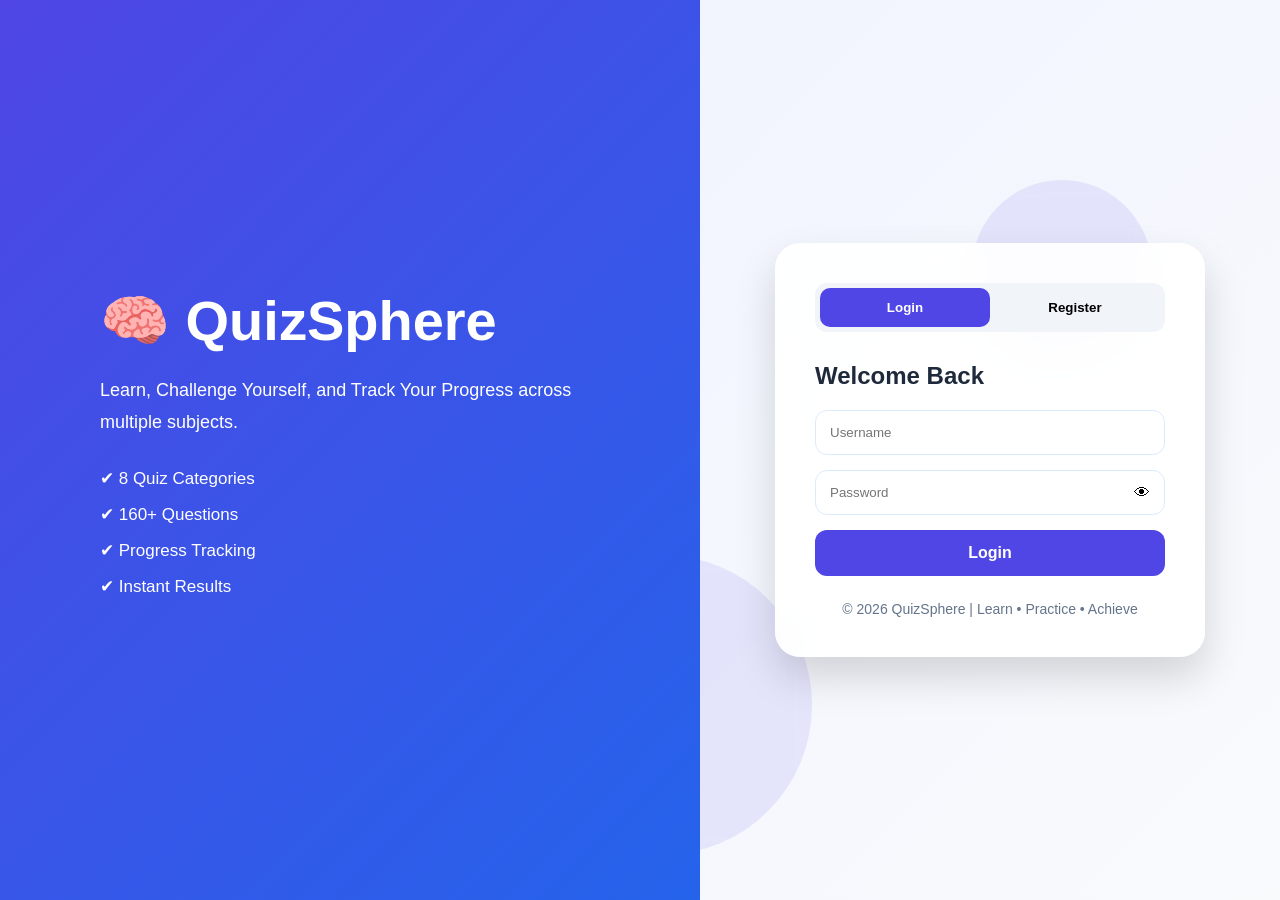
==== commit 53db6dc4: "updated" ====
--- a/index.html
+++ b/index.html
@@ -1,4 +1,3 @@
-<<<<<<< HEAD
 <!DOCTYPE html>
 <html lang="en">
 <head>
@@ -10,61 +9,42 @@
 <body>
 
 <!-- Background Shapes -->
-
 <div class="bg-shape shape1"></div>
 <div class="bg-shape shape2"></div>
 <div class="bg-shape shape3"></div>
 
 <!-- HEADER -->
-
 <header class="dashboard-header">
 
     <div>
         <h1>🧠 QuizSphere</h1>
-        <p id="welcomeUser">
-            Welcome Back
-        </p>
+        <p id="welcomeUser">Welcome Back</p>
     </div>
-    <button onclick="window.location.href='leaderboard.html'" class="logout-btn">
+
+    <div style="display:flex; gap:10px;">
+        <button onclick="window.location.href='leaderboard.html'" class="logout-btn">
             Leaderboard
         </button>
 
-    <button id="logoutBtn" class="logout-btn">
-        Logout
-    </button>
-     
+        <button id="logoutBtn" class="logout-btn">
+            Logout
+        </button>
+    </div>
 
 </header>
 
 <!-- HERO SECTION -->
-
 <section class="hero">
-
-    <h2>
-        Challenge Your Knowledge
-    </h2>
-
-    <p>
-        Choose a subject and test your skills with
-        interactive quizzes.
-    </p>
-
+    <h2>Challenge Your Knowledge</h2>
+    <p>Choose a subject and test your skills with interactive quizzes.</p>
 </section>
 
 <!-- SEARCH -->
-
 <section class="search-section">
-
-    <input
-        type="text"
-        id="searchInput"
-        placeholder="🔍 Search Subject..."
-    >
-
+    <input type="text" id="searchInput" placeholder="🔍 Search Subject...">
 </section>
 
 <!-- STATS -->
-
 <section class="stats">
 
     <div class="stat-card">
@@ -78,102 +58,73 @@
     </div>
 
     <div class="stat-card">
-        <h3 id="completedQuiz">
-            0
-        </h3>
+        <h3 id="completedQuiz">0</h3>
         <p>Completed</p>
     </div>
 
 </section>
 
 <!-- SUBJECTS -->
-
 <section class="subjects-grid" id="subjectsGrid">
 
     <div class="subject-card" data-subject="Mathematics">
         <h3>📐 Mathematics</h3>
         <p>20 Questions</p>
-        <button onclick="startQuiz('Mathematics')">
-            Start Quiz
-        </button>
+        <button onclick="startQuiz('Mathematics')">Start Quiz</button>
     </div>
 
     <div class="subject-card" data-subject="Science">
         <h3>🔬 Science</h3>
         <p>20 Questions</p>
-        <button onclick="startQuiz('Science')">
-            Start Quiz
-        </button>
+        <button onclick="startQuiz('Science')">Start Quiz</button>
     </div>
 
     <div class="subject-card" data-subject="English">
         <h3>📖 English</h3>
         <p>20 Questions</p>
-        <button onclick="startQuiz('English')">
-            Start Quiz
-        </button>
+        <button onclick="startQuiz('English')">Start Quiz</button>
     </div>
 
     <div class="subject-card" data-subject="History">
         <h3>🏛 History</h3>
         <p>20 Questions</p>
-        <button onclick="startQuiz('History')">
-            Start Quiz
-        </button>
+        <button onclick="startQuiz('History')">Start Quiz</button>
     </div>
 
     <div class="subject-card" data-subject="Geography">
         <h3>🌍 Geography</h3>
         <p>20 Questions</p>
-        <button onclick="startQuiz('Geography')">
-            Start Quiz
-        </button>
+        <button onclick="startQuiz('Geography')">Start Quiz</button>
     </div>
 
     <div class="subject-card" data-subject="ComputerScience">
         <h3>💻 Computer Science</h3>
         <p>20 Questions</p>
-        <button onclick="startQuiz('ComputerScience')">
-            Start Quiz
-        </button>
+        <button onclick="startQuiz('ComputerScience')">Start Quiz</button>
     </div>
 
     <div class="subject-card" data-subject="GeneralKnowledge">
         <h3>🧠 General Knowledge</h3>
         <p>20 Questions</p>
-        <button onclick="startQuiz('GeneralKnowledge')">
-            Start Quiz
-        </button>
+        <button onclick="startQuiz('GeneralKnowledge')">Start Quiz</button>
     </div>
 
 </section>
 
 <script>
 
-// =========================
 // LOGIN CHECK
-// =========================
-
-if(localStorage.getItem("loggedIn") !== "true"){
+if (localStorage.getItem("loggedIn") !== "true") {
     window.location.href = "login.html";
 }
 
-// =========================
 // USER
-// =========================
+const user = localStorage.getItem("currentUser") || "Student";
 
-const user =
-localStorage.getItem("currentUser") || "Student";
-
-document.getElementById(
-    "welcomeUser"
-).textContent =
+document.getElementById("welcomeUser").textContent =
 `Welcome, ${user} 👋`;
 
-// =========================
 // COMPLETED QUIZZES
-// =========================
-
 const subjects = [
     "Mathematics",
     "Science",
@@ -181,406 +132,57 @@
     "History",
     "Geography",
     "ComputerScience",
-    "GeneralKnowledge",
-    "Sports"
+    "GeneralKnowledge"
 ];
 
 let completed = 0;
 
 subjects.forEach(subject => {
-
-    if (
-        localStorage.getItem(
-            subject + "_completed"
-        ) === "true"
-    ) {
+    if (localStorage.getItem(subject + "_completed") === "true") {
         completed++;
     }
-
 });
 
-document.getElementById(
-    "completedQuiz"
-).textContent = completed;
-// =========================
+document.getElementById("completedQuiz").textContent = completed;
+
 // LOGOUT
-// =========================
-
-document
-.getElementById("logoutBtn")
-.addEventListener("click", () => {
-
+document.getElementById("logoutBtn").addEventListener("click", () => {
     localStorage.removeItem("loggedIn");
-
-    window.location.href =
-    "login.html";
-
+    window.location.href = "login.html";
 });
 
-// =========================
 // SEARCH SUBJECTS
-// =========================
+const searchInput = document.getElementById("searchInput");
 
-const searchInput =
-document.getElementById("searchInput");
+searchInput.addEventListener("keyup", () => {
+    const value = searchInput.value.toLowerCase();
 
-searchInput.addEventListener(
-    "keyup",
-    () => {
+    document.querySelectorAll(".subject-card").forEach(card => {
+        const text = card.dataset.subject.toLowerCase();
 
-        const value =
-        searchInput.value.toLowerCase();
+        card.style.display = text.includes(value) ? "block" : "none";
+    });
+});
 
-        document
-        .querySelectorAll(".subject-card")
-        .forEach(card => {
-
-            const text =
-            card.dataset.subject.toLowerCase();
-
-            card.style.display =
-            text.includes(value)
-            ? "block"
-            : "none";
-
-        });
-
-    }
-);
-
-// =========================
 // START QUIZ
-// =========================
-
-function startQuiz(subject){
-
-    localStorage.setItem(
-        "selectedSubject",
-        subject
-    );
-
-    window.location.href =
-    "quiz.html";
-
+function startQuiz(subject) {
+    localStorage.setItem("selectedSubject", subject);
+    window.location.href = "quiz.html";
 }
 
-// =========================
 // ANIMATION
-// =========================
-
-document
-.querySelectorAll(".subject-card")
-.forEach((card, index) => {
-
+document.querySelectorAll(".subject-card").forEach((card, index) => {
     card.style.opacity = "0";
-    card.style.transform =
-    "translateY(20px)";
+    card.style.transform = "translateY(20px)";
 
     setTimeout(() => {
-
-        card.style.transition =
-        "all .5s ease";
-
+        card.style.transition = "all .5s ease";
         card.style.opacity = "1";
-        card.style.transform =
-        "translateY(0)";
-
+        card.style.transform = "translateY(0)";
     }, index * 100);
-
 });
 
 </script>
 
 </body>
-=======
-<!DOCTYPE html>
-<html lang="en">
-<head>
-    <meta charset="UTF-8">
-    <meta name="viewport" content="width=device-width, initial-scale=1.0">
-    <title>QuizSphere Dashboard</title>
-    <link rel="stylesheet" href="public/css/style.css">
-</head>
-<body>
-
-<!-- Background Shapes -->
-
-<div class="bg-shape shape1"></div>
-<div class="bg-shape shape2"></div>
-<div class="bg-shape shape3"></div>
-
-<!-- HEADER -->
-
-<header class="dashboard-header">
-
-    <div>
-        <h1>🧠 QuizSphere</h1>
-        <p id="welcomeUser">
-            Welcome Back
-        </p>
-    </div>
-
-    <button id="logoutBtn" class="logout-btn">
-        Logout
-    </button>
-
-</header>
-
-<!-- HERO SECTION -->
-
-<section class="hero">
-
-    <h2>
-        Challenge Your Knowledge
-    </h2>
-
-    <p>
-        Choose a subject and test your skills with
-        interactive quizzes.
-    </p>
-
-</section>
-
-<!-- SEARCH -->
-
-<section class="search-section">
-
-    <input
-        type="text"
-        id="searchInput"
-        placeholder="🔍 Search Subject..."
-    >
-
-</section>
-
-<!-- STATS -->
-
-<section class="stats">
-
-    <div class="stat-card">
-        <h3>8</h3>
-        <p>Subjects</p>
-    </div>
-
-    <div class="stat-card">
-        <h3>160</h3>
-        <p>Questions</p>
-    </div>
-
-    <div class="stat-card">
-        <h3 id="completedQuiz">
-            0
-        </h3>
-        <p>Completed</p>
-    </div>
-
-</section>
-
-<!-- SUBJECTS -->
-
-<section class="subjects-grid" id="subjectsGrid">
-
-    <div class="subject-card" data-subject="Mathematics">
-        <h3>📐 Mathematics</h3>
-        <p>20 Questions</p>
-        <button onclick="startQuiz('Mathematics')">
-            Start Quiz
-        </button>
-    </div>
-
-    <div class="subject-card" data-subject="Science">
-        <h3>🔬 Science</h3>
-        <p>20 Questions</p>
-        <button onclick="startQuiz('Science')">
-            Start Quiz
-        </button>
-    </div>
-
-    <div class="subject-card" data-subject="English">
-        <h3>📖 English</h3>
-        <p>20 Questions</p>
-        <button onclick="startQuiz('English')">
-            Start Quiz
-        </button>
-    </div>
-
-    <div class="subject-card" data-subject="History">
-        <h3>🏛 History</h3>
-        <p>20 Questions</p>
-        <button onclick="startQuiz('History')">
-            Start Quiz
-        </button>
-    </div>
-
-    <div class="subject-card" data-subject="Geography">
-        <h3>🌍 Geography</h3>
-        <p>20 Questions</p>
-        <button onclick="startQuiz('Geography')">
-            Start Quiz
-        </button>
-    </div>
-
-    <div class="subject-card" data-subject="ComputerScience">
-        <h3>💻 Computer Science</h3>
-        <p>20 Questions</p>
-        <button onclick="startQuiz('ComputerScience')">
-            Start Quiz
-        </button>
-    </div>
-
-    <div class="subject-card" data-subject="GeneralKnowledge">
-        <h3>🧠 General Knowledge</h3>
-        <p>20 Questions</p>
-        <button onclick="startQuiz('GeneralKnowledge')">
-            Start Quiz
-        </button>
-    </div>
-
-</section>
-
-<script>
-
-// =========================
-// LOGIN CHECK
-// =========================
-
-if(localStorage.getItem("loggedIn") !== "true"){
-    window.location.href = "login.html";
-}
-
-// =========================
-// USER
-// =========================
-
-const user =
-localStorage.getItem("currentUser") || "Student";
-
-document.getElementById(
-    "welcomeUser"
-).textContent =
-`Welcome, ${user} 👋`;
-
-// =========================
-// COMPLETED QUIZZES
-// =========================
-
-const subjects = [
-    "Mathematics",
-    "Science",
-    "English",
-    "History",
-    "Geography",
-    "ComputerScience",
-    "GeneralKnowledge",
-    "Sports"
-];
-
-let completed = 0;
-
-subjects.forEach(subject => {
-
-    if (
-        localStorage.getItem(
-            subject + "_completed"
-        ) === "true"
-    ) {
-        completed++;
-    }
-
-});
-
-document.getElementById(
-    "completedQuiz"
-).textContent = completed;
-// =========================
-// LOGOUT
-// =========================
-
-document
-.getElementById("logoutBtn")
-.addEventListener("click", () => {
-
-    localStorage.removeItem("loggedIn");
-
-    window.location.href =
-    "login.html";
-
-});
-
-// =========================
-// SEARCH SUBJECTS
-// =========================
-
-const searchInput =
-document.getElementById("searchInput");
-
-searchInput.addEventListener(
-    "keyup",
-    () => {
-
-        const value =
-        searchInput.value.toLowerCase();
-
-        document
-        .querySelectorAll(".subject-card")
-        .forEach(card => {
-
-            const text =
-            card.dataset.subject.toLowerCase();
-
-            card.style.display =
-            text.includes(value)
-            ? "block"
-            : "none";
-
-        });
-
-    }
-);
-
-// =========================
-// START QUIZ
-// =========================
-
-function startQuiz(subject){
-
-    localStorage.setItem(
-        "selectedSubject",
-        subject
-    );
-
-    window.location.href =
-    "quiz.html";
-
-}
-
-// =========================
-// ANIMATION
-// =========================
-
-document
-.querySelectorAll(".subject-card")
-.forEach((card, index) => {
-
-    card.style.opacity = "0";
-    card.style.transform =
-    "translateY(20px)";
-
-    setTimeout(() => {
-
-        card.style.transition =
-        "all .5s ease";
-
-        card.style.opacity = "1";
-        card.style.transform =
-        "translateY(0)";
-
-    }, index * 100);
-
-});
-
-</script>
-
-</body>
->>>>>>> 361493d1bc5bda3177a2ee655f4911fe68f8cfe9
 </html>
--- a/public/css/style.css
+++ b/public/css/style.css
@@ -1,4 +1,3 @@
-<<<<<<< HEAD
 *{
     margin:0;
     padding:0;
@@ -735,11 +734,8 @@
 ========================= */
 
 .leaderboard-container{
-
-    max-width:1300px;
-
+    max-width:1100px;
     margin:40px auto;
-
     padding:20px;
 }
 
@@ -764,19 +760,15 @@
 /* Header */
 
 .leaderboard-header{
-
     display:grid;
-
     grid-template-columns:
     80px
-    3fr
     2fr
+    1.5fr
     120px
     120px;
 
-    gap:20px;
-
-    padding:18px 25px;
+    padding:16px;
 
     background:
     linear-gradient(
@@ -793,28 +785,25 @@
 
     margin-bottom:15px;
 }
+
 /* Rows */
 
 .leaderboard-row{
-
     display:grid;
-
     grid-template-columns:
     80px
-    3fr
     2fr
+    1.5fr
     120px
     120px;
 
-    gap:20px;
-
     align-items:center;
 
-    padding:20px 25px;
-
-    margin-bottom:15px;
-
-    background:white;
+    padding:18px;
+
+    margin-bottom:12px;
+
+    background:#ffffff;
 
     border-radius:15px;
 
@@ -823,9 +812,7 @@
     transition:.3s;
 
     box-shadow:
-    0 5px 15px rgba(
-        0,0,0,.05
-    );
+    0 5px 15px rgba(0,0,0,.05);
 }
 
 .leaderboard-row:hover{
@@ -863,18 +850,9 @@
 /* Name */
 
 .username{
-
-    font-size:18px;
-
+    font-size:16px;
     font-weight:700;
-
     color:#0f172a;
-
-    overflow:hidden;
-
-    text-overflow:ellipsis;
-
-    white-space:nowrap;
 }
 
 /* Subject */
@@ -920,755 +898,4 @@
         gap:8px;
         text-align:center;
     }
-}
-
-.rank,
-.score,
-.percent{
-
-    text-align:center;
-}
-
-.subject{
-
-    color:#64748b;
-
-    font-weight:500;
-}
-
-.leaderboard-row div{
-
-    padding:0 5px;
-=======
-*{
-    margin:0;
-    padding:0;
-    box-sizing:border-box;
-    font-family:'Segoe UI',sans-serif;
-}
-
-body{
-    min-height:100vh;
-    background:linear-gradient(
-        135deg,
-        #eef2ff,
-        #f8fafc
-    );
-
-    overflow-x:hidden;
-}
-
-/* =========================
-   ANIMATED BACKGROUND
-========================= */
-
-.bg-shape{
-    position:fixed;
-    border-radius:50%;
-    background:rgba(79,70,229,.1);
-    backdrop-filter:blur(10px);
-    z-index:-1;
-    animation:float 8s ease-in-out infinite;
-}
-
-.shape1{
-    width:250px;
-    height:250px;
-    top:5%;
-    left:5%;
-}
-
-.shape2{
-    width:180px;
-    height:180px;
-    top:20%;
-    right:10%;
-}
-
-.shape3{
-    width:300px;
-    height:300px;
-    bottom:5%;
-    left:40%;
-}
-
-@keyframes float{
-
-    0%,100%{
-        transform:translateY(0);
-    }
-
-    50%{
-        transform:translateY(-25px);
-    }
-
-}
-
-/* =========================
-   MAIN CONTAINER
-========================= */
-
-.container{
-    display:flex;
-    min-height:100vh;
-}
-
-/* =========================
-   LEFT PANEL
-========================= */
-
-.left-panel{
-    flex:1;
-
-    background:linear-gradient(
-        135deg,
-        #4f46e5,
-        #2563eb
-    );
-
-    color:white;
-
-    display:flex;
-    justify-content:center;
-    align-items:center;
-
-    padding:60px;
-}
-
-.left-content{
-    max-width:500px;
-}
-
-.left-content h1{
-    font-size:3.5rem;
-    margin-bottom:20px;
-}
-
-.left-content p{
-    font-size:18px;
-    line-height:1.8;
-    margin-bottom:30px;
-}
-
-.left-content li{
-    list-style:none;
-    margin:15px 0;
-    font-size:17px;
-}
-
-/* =========================
-   RIGHT PANEL
-========================= */
-
-.right-panel{
-    flex:1;
-
-    display:flex;
-    justify-content:center;
-    align-items:center;
-}
-
-/* =========================
-   GLASS LOGIN BOX
-========================= */
-
-.auth-box{
-
-    width:430px;
-
-    background:
-    rgba(255,255,255,.92);
-
-    backdrop-filter:
-    blur(15px);
-
-    padding:40px;
-
-    border-radius:25px;
-
-    box-shadow:
-    0 20px 40px rgba(0,0,0,.15);
-
-    transition:.3s;
-
-    animation:
-    fadeIn .5s ease;
-}
-
-.auth-box:hover{
-
-    transform:
-    translateY(-5px)
-    rotateX(2deg);
-
-    box-shadow:
-    0 30px 50px rgba(0,0,0,.2);
-}
-
-@keyframes fadeIn{
-
-    from{
-        opacity:0;
-        transform:translateY(15px);
-    }
-
-    to{
-        opacity:1;
-        transform:translateY(0);
-    }
-
-}
-
-/* =========================
-   TABS
-========================= */
-
-.tabs{
-    display:flex;
-    margin-bottom:30px;
-
-    background:#f1f5f9;
-
-    padding:5px;
-
-    border-radius:12px;
-}
-
-.tabs button{
-
-    flex:1;
-
-    border:none;
-
-    padding:12px;
-
-    cursor:pointer;
-
-    background:none;
-
-    border-radius:10px;
-
-    font-weight:600;
-
-    transition:.3s;
-}
-
-.tabs button.active{
-
-    background:#4f46e5;
-    color:white;
-}
-
-/* =========================
-   FORMS
-========================= */
-
-form{
-    animation:fadeIn .4s ease;
-}
-
-h2{
-    margin-bottom:20px;
-    color:#1e293b;
-}
-
-input{
-
-    width:100%;
-
-    padding:14px;
-
-    margin-bottom:15px;
-
-    border:1px solid #dbeafe;
-
-    border-radius:12px;
-
-    outline:none;
-
-    transition:.3s;
-}
-
-input:focus{
-
-    border-color:#4f46e5;
-
-    box-shadow:
-    0 0 10px rgba(79,70,229,.2);
-}
-
-/* =========================
-   PASSWORD
-========================= */
-
-.password-box{
-    position:relative;
-}
-
-.togglePassword{
-
-    position:absolute;
-
-    right:15px;
-    top:14px;
-
-    cursor:pointer;
-
-    user-select:none;
-}
-
-/* =========================
-   BUTTON
-========================= */
-
-.main-btn{
-
-    width:100%;
-
-    border:none;
-
-    background:#4f46e5;
-
-    color:white;
-
-    padding:14px;
-
-    border-radius:12px;
-
-    cursor:pointer;
-
-    font-size:16px;
-    font-weight:600;
-
-    transition:
-    transform .2s ease,
-    background .3s ease;
-}
-
-.main-btn:hover{
-
-    background:#3730a3;
-
-    transform:translateY(-2px);
-}
-
-.main-btn:active{
-
-    transform:scale(.97);
-}
-
-/* =========================
-   FOOTER
-========================= */
-
-.footer{
-
-    margin-top:25px;
-
-    text-align:center;
-
-    color:#64748b;
-
-    font-size:14px;
-}
-
-/* =========================
-   HIDDEN
-========================= */
-
-.hidden{
-    display:none;
-}
-
-/* =========================
-   MOBILE
-========================= */
-
-@media(max-width:900px){
-
-    .left-panel{
-        display:none;
-    }
-
-    .right-panel{
-        width:100%;
-        padding:20px;
-    }
-
-    .auth-box{
-        width:100%;
-        max-width:450px;
-    }
-
-}
-
-/* DASHBOARD */
-
-.dashboard-header{
-    display:flex;
-    justify-content:space-between;
-    align-items:center;
-
-    padding:25px 50px;
-}
-
-.logout-btn{
-    border:none;
-    background:#ef4444;
-    color:white;
-
-    padding:12px 20px;
-    border-radius:10px;
-    cursor:pointer;
-}
-
-.hero{
-    text-align:center;
-    padding:20px;
-}
-
-.hero h2{
-    font-size:2rem;
-}
-
-.search-section{
-    display:flex;
-    justify-content:center;
-    margin:20px;
-}
-
-.search-section input{
-    width:400px;
-    max-width:90%;
-}
-
-.stats{
-    display:grid;
-    grid-template-columns:
-    repeat(auto-fit,minmax(200px,1fr));
-
-    gap:20px;
-
-    padding:20px 50px;
-}
-
-.stat-card{
-    background:white;
-    padding:25px;
-
-    border-radius:20px;
-
-    text-align:center;
-
-    box-shadow:
-    0 10px 20px rgba(0,0,0,.1);
-}
-
-.subjects-grid{
-
-    display:grid;
-
-    grid-template-columns:
-    repeat(auto-fit,minmax(250px,1fr));
-
-    gap:25px;
-
-    padding:30px 50px;
-}
-
-.subject-card{
-
-    background:white;
-
-    padding:25px;
-
-    border-radius:20px;
-
-    text-align:center;
-
-    box-shadow:
-    0 10px 25px rgba(0,0,0,.1);
-
-    transition:.3s;
-}
-
-.subject-card:hover{
-
-    transform:
-    translateY(-10px)
-    rotateX(5deg);
-
-    box-shadow:
-    0 20px 40px rgba(79,70,229,.25);
-}
-
-.subject-card button{
-
-    margin-top:15px;
-
-    border:none;
-
-    background:#4f46e5;
-    color:white;
-
-    padding:12px 20px;
-
-    border-radius:10px;
-
-    cursor:pointer;
-}
-
-/* QUIZ PAGE */
-
-.quiz-container{
-
-    max-width:900px;
-
-    margin:50px auto;
-
-    padding:20px;
-}
-
-.quiz-header{
-
-    display:flex;
-
-    justify-content:
-    space-between;
-
-    align-items:center;
-
-    margin-bottom:20px;
-}
-
-.quiz-card{
-
-    background:white;
-
-    padding:30px;
-
-    border-radius:20px;
-
-    box-shadow:
-    0 15px 35px rgba(
-        0,0,0,.1
-    );
-}
-
-.progress-container{
-
-    width:100%;
-
-    height:12px;
-
-    background:#ddd;
-
-    border-radius:50px;
-
-    margin-bottom:20px;
-}
-
-.progress-bar{
-
-    height:100%;
-
-    width:0%;
-
-    background:
-    linear-gradient(
-        90deg,
-        #4f46e5,
-        #2563eb
-    );
-
-    border-radius:50px;
-
-    transition:.4s;
-}
-
-.options{
-
-    display:grid;
-
-    gap:15px;
-
-    margin-top:25px;
-}
-
-.option-btn{
-
-    border:none;
-
-    background:#f1f5f9;
-
-    padding:15px;
-
-    border-radius:12px;
-
-    cursor:pointer;
-
-    text-align:left;
-
-    transition:.3s;
-}
-
-.option-btn:hover{
-
-    background:#dbeafe;
-}
-
-.correct{
-
-    background:#22c55e !important;
-    color:white;
-}
-
-.wrong{
-
-    background:#ef4444 !important;
-    color:white;
-}
-
-.feedback{
-
-    margin-top:25px;
-}
-
-.correct-msg{
-
-    background:#dcfce7;
-
-    padding:15px;
-
-    border-radius:12px;
-}
-
-.wrong-msg{
-
-    background:#fee2e2;
-
-    padding:15px;
-
-    border-radius:12px;
-}
-
-/* ======================
-   RESULT PAGE
-====================== */
-
-.result-container{
-
-    min-height:100vh;
-
-    display:flex;
-
-    justify-content:center;
-    align-items:center;
-
-    padding:30px;
-}
-
-.result-card{
-
-    width:500px;
-    max-width:95%;
-
-    background:white;
-
-    padding:40px;
-
-    border-radius:25px;
-
-    text-align:center;
-
-    box-shadow:
-    0 15px 40px rgba(
-        0,0,0,.1
-    );
-}
-
-.score-circle{
-
-    width:180px;
-    height:180px;
-
-    margin:25px auto;
-
-    border-radius:50%;
-
-    display:flex;
-    justify-content:center;
-    align-items:center;
-
-    background:
-    linear-gradient(
-        135deg,
-        #4f46e5,
-        #2563eb
-    );
-
-    color:white;
-
-    font-size:2rem;
-    font-weight:bold;
-
-    box-shadow:
-    0 10px 30px rgba(
-        79,70,229,.3
-    );
-}
-
-.result-details{
-
-    margin-top:20px;
-    margin-bottom:25px;
-}
-
-.result-details p{
-
-    margin:10px 0;
-    font-size:18px;
-}
-
-.result-buttons{
-
-    display:flex;
-    gap:15px;
-
-    justify-content:center;
-}
-
-.dashboard-btn{
-
-    border:none;
-
-    background:#0f172a;
-
-    color:white;
-
-    padding:14px 25px;
-
-    border-radius:10px;
-
-    cursor:pointer;
-
-    font-weight:600;
-}
-
-.dashboard-btn:hover{
-
-    background:#1e293b;
-}
-.timer-container{
-
-    text-align:right;
-
-    margin-bottom:15px;
-
-    font-size:18px;
-
-    font-weight:600;
-
-    color:#4f46e5;
->>>>>>> 361493d1bc5bda3177a2ee655f4911fe68f8cfe9
 }
